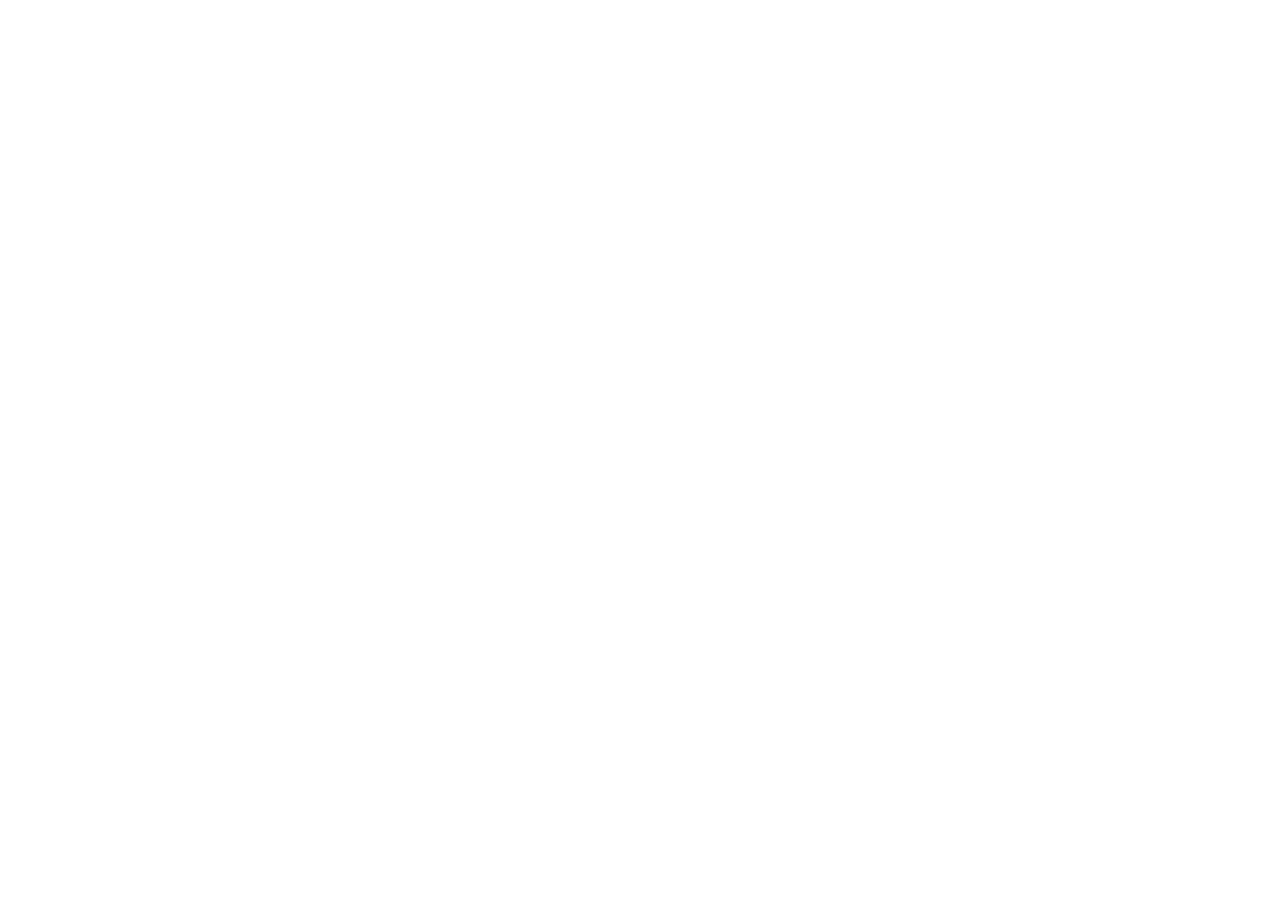
==== index.html @ 92a3c733 "init project" ====
<!DOCTYPE html>
<html lang="en">

<head>
    <meta charset="UTF-8">
    <meta http-equiv="X-UA-Compatible" content="IE=edge">
    <meta name="viewport" content="width=device-width, initial-scale=1.0">
    <title>Document</title>
</head>

<body>
    <!-- 后台主页 -->
</body>

</html>
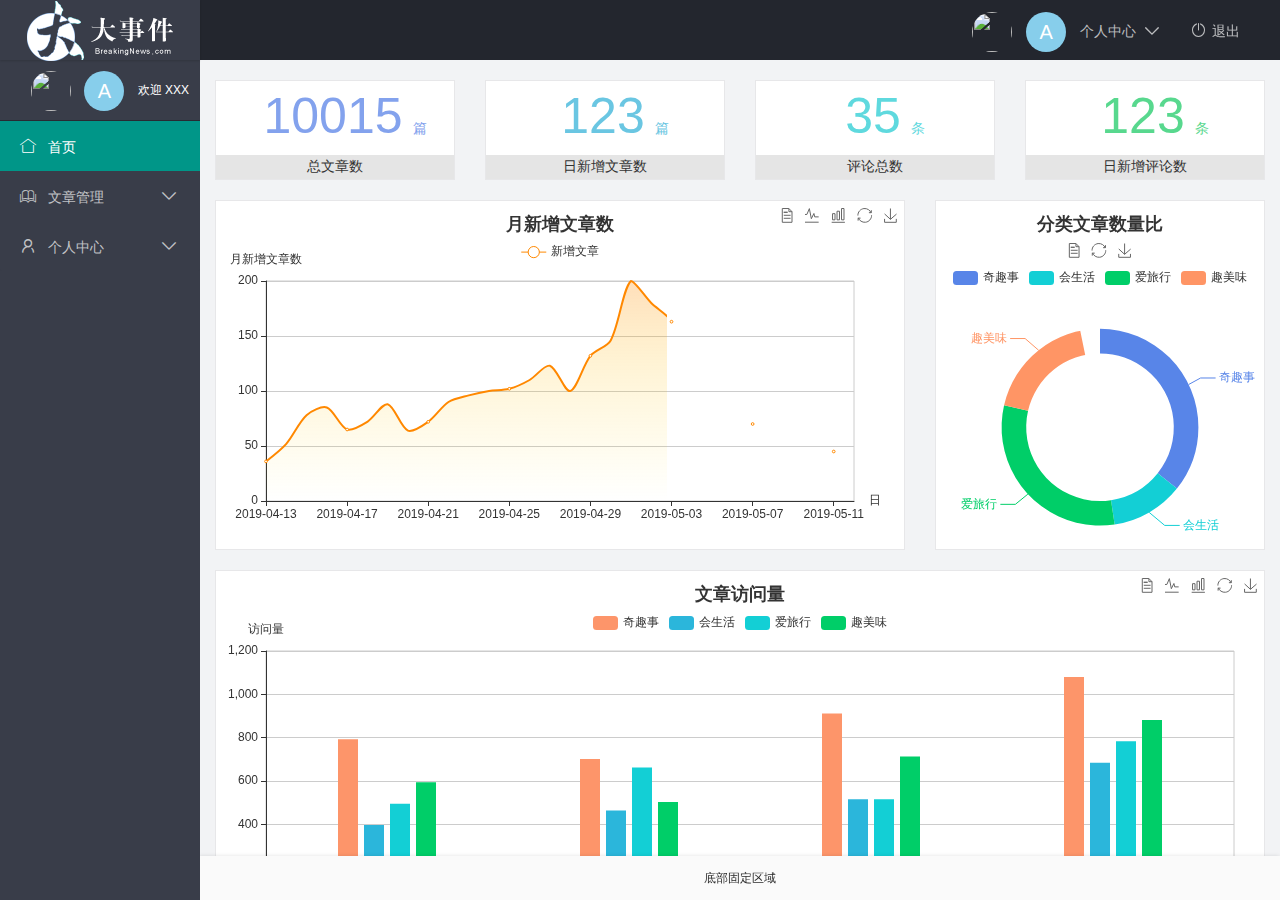
==== commit aeeaf97b: "完成了主页功能开发" ====
--- a/index.html
+++ b/index.html
@@ -5,11 +5,122 @@
     <meta charset="UTF-8">
     <meta http-equiv="X-UA-Compatible" content="IE=edge">
     <meta name="viewport" content="width=device-width, initial-scale=1.0">
-    <title>Document</title>
+    <title>后台主页</title>
+    <link rel="stylesheet" href="./assets/lib/layui-v2.6.8/layui/css/layui.css">
+
+    <link rel="stylesheet" href="./assets/css/index.css">
+    <script src="./assets/lib/jquery.js"></script>
+
 </head>
 
 <body>
     <!-- 后台主页 -->
+    <div class="layui-layout layui-layout-admin">
+        <div class="layui-header">
+            <div class="layui-logo layui-hide-xs layui-bg-black">
+                <img src="./assets/images/logo.png" alt="" />
+
+            </div>
+            <!-- 头部区域（可配合layui 已有的水平导航） -->
+
+            <ul class="layui-nav layui-layout-right">
+                <li class="layui-nav-item layui-hide layui-show-md-inline-block">
+                    <a href="javascript:;" class="userinfo">
+                        <img src="//tva1.sinaimg.cn/crop.0.0.118.118.180/5db11ff4gw1e77d3nqrv8j203b03cweg.jpg" class="layui-nav-img">
+                        <span class="text-avatar">A</span> 个人中心
+                    </a>
+                    <dl class="layui-nav-child">
+                        <dd><a href="">基本资料</a></dd>
+                        <dd><a href="">更换头像</a></dd>
+                        <dd><a href="">重置密码 </a></dd>
+                    </dl>
+                </li>
+                <li class="layui-nav-item" lay-header-event="menuRight" lay-unselect>
+                    <a href="javascript:;" id="out">
+                        <i class="layui-icon layui-icon-logout" style="margin-right: 5px;"></i>退出
+                    </a>
+                </li>
+            </ul>
+        </div>
+
+        <div class="layui-side layui-bg-black">
+            <div class="layui-side-scroll">
+                <div class="userinfo">
+                    <img src="//tva1.sinaimg.cn/crop.0.0.118.118.180/5db11ff4gw1e77d3nqrv8j203b03cweg.jpg" class="layui-nav-img">
+                    <span class="text-avatar">A</span>
+                    <span id="welcome">欢迎 XXX</span>
+                </div>
+                <!-- 左侧导航区域（可配合layui已有的垂直导航） -->
+
+                <ul class="layui-nav layui-nav-tree" lay-filter="test" lay-shrink="all">
+                    <li class="layui-nav-item layui-nav-itemed layui-this">
+                        <a class="" href="/home/dashboard.html" target="fm">
+                            <i class="layui-icon layui-icon-home "></i> 首页
+                        </a>
+
+                    </li>
+                    <li class="layui-nav-item">
+                        <a href="javascript:;">
+                            <i class="layui-icon layui-icon-read"></i> 文章管理
+                        </a>
+                        <dl class="layui-nav-child">
+                            <dd>
+                                <a href="javascript:;">
+                                    <i class="layui-icon layui-icon-template"></i> 文章类别
+                                </a>
+                            </dd>
+                            <dd>
+                                <a href="javascript:;">
+                                    <i class="layui-icon layui-icon-template"></i> 文章列表
+                                </a>
+                            </dd>
+                            <dd>
+                                <a href="javascript:;">
+                                    <i class="layui-icon layui-icon-template"></i> 发布文章
+                                </a>
+                            </dd>
+                        </dl>
+                    </li>
+                    <li class="layui-nav-item">
+                        <a href="javascript:;">
+                            <i class="layui-icon layui-icon-username"></i> 个人中心
+                        </a>
+                        <dl class="layui-nav-child">
+                            <dd>
+                                <a href="javascript:;">
+                                    <i class="layui-icon layui-icon-template-1"></i>基本资料</a>
+                            </dd>
+                            <dd>
+                                <a href="javascript:;">
+                                    <i class="layui-icon layui-icon-template-1"></i>更换头像</a>
+                            </dd>
+                            <dd>
+                                <a href="javascript:;">
+                                    <i class="layui-icon layui-icon-template-1"></i>重置密码</a>
+                            </dd>
+                        </dl>
+                    </li>
+
+                </ul>
+            </div>
+        </div>
+
+        <div class="layui-body">
+            <!-- 内容主体区域 -->
+            <iframe name="fm" src="./home/dashboard.html" frameborder="0"></iframe>
+        </div>
+
+        <div class="layui-footer">
+            <!-- 底部固定区域 -->
+            底部固定区域
+        </div>
+    </div>
+
+    <script src="./assets/lib/layui-v2.6.8/layui/layui.js"></script>
+    <script src="./assets/js/index.js"></script>
+
+
+
 </body>
 
 </html>--- a/assets/lib/layui-v2.6.8/layui/css/layui.css
+++ b/assets/lib/layui-v2.6.8/layui/css/layui.css
@@ -0,0 +1 @@
+.layui-inline,img{display:inline-block;vertical-align:middle}h1,h2,h3,h4,h5,h6{font-weight:400}a,body{color:#333}.layui-edge,.layui-header,.layui-inline,.layui-main{position:relative}.layui-edge,hr{height:0;overflow:hidden}.layui-layout-body,.layui-side,.layui-side-scroll{overflow-x:hidden}.layui-edge,.layui-elip,hr{overflow:hidden}.layui-btn,.layui-edge,.layui-inline,img{vertical-align:middle}.layui-btn,.layui-disabled,.layui-icon,.layui-unselect{-moz-user-select:none;-webkit-user-select:none;-ms-user-select:none}blockquote,body,button,dd,div,dl,dt,form,h1,h2,h3,h4,h5,h6,input,li,ol,p,pre,td,textarea,th,ul{margin:0;padding:0;-webkit-tap-highlight-color:rgba(0,0,0,0)}a:active,a:hover{outline:0}img{border:none}li{list-style:none}table{border-collapse:collapse;border-spacing:0}h4,h5,h6{font-size:100%}button,input,optgroup,option,select,textarea{font-family:inherit;font-size:inherit;font-style:inherit;font-weight:inherit;outline:0}pre{white-space:pre-wrap;white-space:-moz-pre-wrap;white-space:-pre-wrap;white-space:-o-pre-wrap;word-wrap:break-word}body{line-height:1.6;color:rgba(0,0,0,.85);font:14px Helvetica Neue,Helvetica,PingFang SC,Tahoma,Arial,sans-serif}hr{line-height:0;margin:10px 0;padding:0;border:none!important;border-bottom:1px solid #eee!important;clear:both;background:0 0}a{text-decoration:none}a:hover{color:#777}a cite{font-style:normal;*cursor:pointer}.layui-border-box,.layui-border-box *{box-sizing:border-box}.layui-box,.layui-box *{box-sizing:content-box}.layui-clear{clear:both;*zoom:1}.layui-clear:after{content:'\20';clear:both;*zoom:1;display:block;height:0}.layui-inline{*display:inline;*zoom:1}.layui-btn,.layui-btn-group,.layui-edge{display:inline-block}.layui-edge{width:0;border-width:6px;border-style:dashed;border-color:transparent}.layui-edge-top{top:-4px;border-bottom-color:#999;border-bottom-style:solid}.layui-edge-right{border-left-color:#999;border-left-style:solid}.layui-edge-bottom{top:2px;border-top-color:#999;border-top-style:solid}.layui-edge-left{border-right-color:#999;border-right-style:solid}.layui-elip{text-overflow:ellipsis;white-space:nowrap}.layui-disabled,.layui-disabled:hover{color:#d2d2d2!important;cursor:not-allowed!important}.layui-circle{border-radius:100%}.layui-show{display:block!important}.layui-hide{display:none!important}.layui-show-v{visibility:visible!important}.layui-hide-v{visibility:hidden!important}@font-face{font-family:layui-icon;src:url(../font/iconfont.eot?v=256);src:url(../font/iconfont.eot?v=256#iefix) format('embedded-opentype'),url(../font/iconfont.woff2?v=256) format('woff2'),url(../font/iconfont.woff?v=256) format('woff'),url(../font/iconfont.ttf?v=256) format('truetype'),url(../font/iconfont.svg?v=256#layui-icon) format('svg')}.layui-icon{font-family:layui-icon!important;font-size:16px;font-style:normal;-webkit-font-smoothing:antialiased;-moz-osx-font-smoothing:grayscale}.layui-icon-reply-fill:before{content:"\e611"}.layui-icon-set-fill:before{content:"\e614"}.layui-icon-menu-fill:before{content:"\e60f"}.layui-icon-search:before{content:"\e615"}.layui-icon-share:before{content:"\e641"}.layui-icon-set-sm:before{content:"\e620"}.layui-icon-engine:before{content:"\e628"}.layui-icon-close:before{content:"\1006"}.layui-icon-close-fill:before{content:"\1007"}.layui-icon-chart-screen:before{content:"\e629"}.layui-icon-star:before{content:"\e600"}.layui-icon-circle-dot:before{content:"\e617"}.layui-icon-chat:before{content:"\e606"}.layui-icon-release:before{content:"\e609"}.layui-icon-list:before{content:"\e60a"}.layui-icon-chart:before{content:"\e62c"}.layui-icon-ok-circle:before{content:"\1005"}.layui-icon-layim-theme:before{content:"\e61b"}.layui-icon-table:before{content:"\e62d"}.layui-icon-right:before{content:"\e602"}.layui-icon-left:before{content:"\e603"}.layui-icon-cart-simple:before{content:"\e698"}.layui-icon-face-cry:before{content:"\e69c"}.layui-icon-face-smile:before{content:"\e6af"}.layui-icon-survey:before{content:"\e6b2"}.layui-icon-tree:before{content:"\e62e"}.layui-icon-ie:before{content:"\e7bb"}.layui-icon-upload-circle:before{content:"\e62f"}.layui-icon-add-circle:before{content:"\e61f"}.layui-icon-download-circle:before{content:"\e601"}.layui-icon-templeate-1:before{content:"\e630"}.layui-icon-util:before{content:"\e631"}.layui-icon-face-surprised:before{content:"\e664"}.layui-icon-edit:before{content:"\e642"}.layui-icon-speaker:before{content:"\e645"}.layui-icon-down:before{content:"\e61a"}.layui-icon-file:before{content:"\e621"}.layui-icon-layouts:before{content:"\e632"}.layui-icon-rate-half:before{content:"\e6c9"}.layui-icon-add-circle-fine:before{content:"\e608"}.layui-icon-prev-circle:before{content:"\e633"}.layui-icon-read:before{content:"\e705"}.layui-icon-404:before{content:"\e61c"}.layui-icon-carousel:before{content:"\e634"}.layui-icon-help:before{content:"\e607"}.layui-icon-code-circle:before{content:"\e635"}.layui-icon-windows:before{content:"\e67f"}.layui-icon-water:before{content:"\e636"}.layui-icon-username:before{content:"\e66f"}.layui-icon-find-fill:before{content:"\e670"}.layui-icon-about:before{content:"\e60b"}.layui-icon-location:before{content:"\e715"}.layui-icon-up:before{content:"\e619"}.layui-icon-pause:before{content:"\e651"}.layui-icon-date:before{content:"\e637"}.layui-icon-layim-uploadfile:before{content:"\e61d"}.layui-icon-delete:before{content:"\e640"}.layui-icon-play:before{content:"\e652"}.layui-icon-top:before{content:"\e604"}.layui-icon-firefox:before{content:"\e686"}.layui-icon-friends:before{content:"\e612"}.layui-icon-refresh-3:before{content:"\e9aa"}.layui-icon-ok:before{content:"\e605"}.layui-icon-layer:before{content:"\e638"}.layui-icon-face-smile-fine:before{content:"\e60c"}.layui-icon-dollar:before{content:"\e659"}.layui-icon-group:before{content:"\e613"}.layui-icon-layim-download:before{content:"\e61e"}.layui-icon-picture-fine:before{content:"\e60d"}.layui-icon-link:before{content:"\e64c"}.layui-icon-diamond:before{content:"\e735"}.layui-icon-log:before{content:"\e60e"}.layui-icon-key:before{content:"\e683"}.layui-icon-rate-solid:before{content:"\e67a"}.layui-icon-fonts-del:before{content:"\e64f"}.layui-icon-unlink:before{content:"\e64d"}.layui-icon-fonts-clear:before{content:"\e639"}.layui-icon-triangle-r:before{content:"\e623"}.layui-icon-circle:before{content:"\e63f"}.layui-icon-radio:before{content:"\e643"}.layui-icon-align-center:before{content:"\e647"}.layui-icon-align-right:before{content:"\e648"}.layui-icon-align-left:before{content:"\e649"}.layui-icon-loading-1:before{content:"\e63e"}.layui-icon-return:before{content:"\e65c"}.layui-icon-fonts-strong:before{content:"\e62b"}.layui-icon-upload:before{content:"\e67c"}.layui-icon-dialogue:before{content:"\e63a"}.layui-icon-video:before{content:"\e6ed"}.layui-icon-headset:before{content:"\e6fc"}.layui-icon-cellphone-fine:before{content:"\e63b"}.layui-icon-add-1:before{content:"\e654"}.layui-icon-face-smile-b:before{content:"\e650"}.layui-icon-fonts-html:before{content:"\e64b"}.layui-icon-screen-full:before{content:"\e622"}.layui-icon-form:before{content:"\e63c"}.layui-icon-cart:before{content:"\e657"}.layui-icon-camera-fill:before{content:"\e65d"}.layui-icon-tabs:before{content:"\e62a"}.layui-icon-heart-fill:before{content:"\e68f"}.layui-icon-fonts-code:before{content:"\e64e"}.layui-icon-ios:before{content:"\e680"}.layui-icon-at:before{content:"\e687"}.layui-icon-fire:before{content:"\e756"}.layui-icon-set:before{content:"\e716"}.layui-icon-fonts-u:before{content:"\e646"}.layui-icon-triangle-d:before{content:"\e625"}.layui-icon-tips:before{content:"\e702"}.layui-icon-picture:before{content:"\e64a"}.layui-icon-more-vertical:before{content:"\e671"}.layui-icon-bluetooth:before{content:"\e689"}.layui-icon-flag:before{content:"\e66c"}.layui-icon-loading:before{content:"\e63d"}.layui-icon-fonts-i:before{content:"\e644"}.layui-icon-refresh-1:before{content:"\e666"}.layui-icon-rmb:before{content:"\e65e"}.layui-icon-addition:before{content:"\e624"}.layui-icon-home:before{content:"\e68e"}.layui-icon-time:before{content:"\e68d"}.layui-icon-user:before{content:"\e770"}.layui-icon-notice:before{content:"\e667"}.layui-icon-chrome:before{content:"\e68a"}.layui-icon-edge:before{content:"\e68b"}.layui-icon-login-weibo:before{content:"\e675"}.layui-icon-voice:before{content:"\e688"}.layui-icon-upload-drag:before{content:"\e681"}.layui-icon-login-qq:before{content:"\e676"}.layui-icon-snowflake:before{content:"\e6b1"}.layui-icon-heart:before{content:"\e68c"}.layui-icon-logout:before{content:"\e682"}.layui-icon-file-b:before{content:"\e655"}.layui-icon-template:before{content:"\e663"}.layui-icon-transfer:before{content:"\e691"}.layui-icon-auz:before{content:"\e672"}.layui-icon-console:before{content:"\e665"}.layui-icon-app:before{content:"\e653"}.layui-icon-prev:before{content:"\e65a"}.layui-icon-website:before{content:"\e7ae"}.layui-icon-next:before{content:"\e65b"}.layui-icon-component:before{content:"\e857"}.layui-icon-android:before{content:"\e684"}.layui-icon-more:before{content:"\e65f"}.layui-icon-login-wechat:before{content:"\e677"}.layui-icon-shrink-right:before{content:"\e668"}.layui-icon-spread-left:before{content:"\e66b"}.layui-icon-camera:before{content:"\e660"}.layui-icon-note:before{content:"\e66e"}.layui-icon-refresh:before{content:"\e669"}.layui-icon-female:before{content:"\e661"}.layui-icon-male:before{content:"\e662"}.layui-icon-screen-restore:before{content:"\e758"}.layui-icon-password:before{content:"\e673"}.layui-icon-senior:before{content:"\e674"}.layui-icon-theme:before{content:"\e66a"}.layui-icon-tread:before{content:"\e6c5"}.layui-icon-praise:before{content:"\e6c6"}.layui-icon-star-fill:before{content:"\e658"}.layui-icon-rate:before{content:"\e67b"}.layui-icon-template-1:before{content:"\e656"}.layui-icon-vercode:before{content:"\e679"}.layui-icon-service:before{content:"\e626"}.layui-icon-cellphone:before{content:"\e678"}.layui-icon-print:before{content:"\e66d"}.layui-icon-cols:before{content:"\e610"}.layui-icon-wifi:before{content:"\e7e0"}.layui-icon-export:before{content:"\e67d"}.layui-icon-rss:before{content:"\e808"}.layui-icon-slider:before{content:"\e714"}.layui-icon-email:before{content:"\e618"}.layui-icon-subtraction:before{content:"\e67e"}.layui-icon-mike:before{content:"\e6dc"}.layui-icon-light:before{content:"\e748"}.layui-icon-gift:before{content:"\e627"}.layui-icon-mute:before{content:"\e685"}.layui-icon-reduce-circle:before{content:"\e616"}.layui-icon-music:before{content:"\e690"}.layui-main{width:1140px;margin:0 auto}.layui-header{z-index:1000;height:60px}.layui-header a:hover{transition:all .5s;-webkit-transition:all .5s}.layui-side{position:fixed;left:0;top:0;bottom:0;z-index:999;width:200px}.layui-side-scroll{position:relative;width:220px;height:100%}.layui-body{position:relative;left:200px;right:0;top:0;bottom:0;z-index:900;width:auto;box-sizing:border-box}.layui-layout-admin .layui-header{position:fixed;top:0;left:0;right:0;background-color:#23262E}.layui-layout-admin .layui-side{top:60px;width:200px;overflow-x:hidden}.layui-layout-admin .layui-body{position:absolute;top:60px;padding-bottom:44px}.layui-layout-admin .layui-main{width:auto;margin:0 15px}.layui-layout-admin .layui-footer{position:fixed;left:200px;right:0;bottom:0;z-index:990;height:44px;line-height:44px;padding:0 15px;box-shadow:-1px 0 4px rgb(0 0 0 / 12%);background-color:#FAFAFA}.layui-layout-admin .layui-logo{position:absolute;left:0;top:0;width:200px;height:100%;line-height:60px;text-align:center;color:#009688;font-size:16px;box-shadow:0 1px 2px 0 rgb(0 0 0 / 15%)}.layui-layout-admin .layui-header .layui-nav{background:0 0}.layui-layout-left{position:absolute!important;left:200px;top:0}.layui-layout-right{position:absolute!important;right:0;top:0}.layui-container{position:relative;margin:0 auto;padding:0 15px;box-sizing:border-box}.layui-fluid{position:relative;margin:0 auto;padding:0 15px}.layui-row:after,.layui-row:before{content:"";display:block;clear:both}.layui-col-lg1,.layui-col-lg10,.layui-col-lg11,.layui-col-lg12,.layui-col-lg2,.layui-col-lg3,.layui-col-lg4,.layui-col-lg5,.layui-col-lg6,.layui-col-lg7,.layui-col-lg8,.layui-col-lg9,.layui-col-md1,.layui-col-md10,.layui-col-md11,.layui-col-md12,.layui-col-md2,.layui-col-md3,.layui-col-md4,.layui-col-md5,.layui-col-md6,.layui-col-md7,.layui-col-md8,.layui-col-md9,.layui-col-sm1,.layui-col-sm10,.layui-col-sm11,.layui-col-sm12,.layui-col-sm2,.layui-col-sm3,.layui-col-sm4,.layui-col-sm5,.layui-col-sm6,.layui-col-sm7,.layui-col-sm8,.layui-col-sm9,.layui-col-xs1,.layui-col-xs10,.layui-col-xs11,.layui-col-xs12,.layui-col-xs2,.layui-col-xs3,.layui-col-xs4,.layui-col-xs5,.layui-col-xs6,.layui-col-xs7,.layui-col-xs8,.layui-col-xs9{position:relative;display:block;box-sizing:border-box}.layui-col-xs1,.layui-col-xs10,.layui-col-xs11,.layui-col-xs12,.layui-col-xs2,.layui-col-xs3,.layui-col-xs4,.layui-col-xs5,.layui-col-xs6,.layui-col-xs7,.layui-col-xs8,.layui-col-xs9{float:left}.layui-col-xs1{width:8.33333333%}.layui-col-xs2{width:16.66666667%}.layui-col-xs3{width:25%}.layui-col-xs4{width:33.33333333%}.layui-col-xs5{width:41.66666667%}.layui-col-xs6{width:50%}.layui-col-xs7{width:58.33333333%}.layui-col-xs8{width:66.66666667%}.layui-col-xs9{width:75%}.layui-col-xs10{width:83.33333333%}.layui-col-xs11{width:91.66666667%}.layui-col-xs12{width:100%}.layui-col-xs-offset1{margin-left:8.33333333%}.layui-col-xs-offset2{margin-left:16.66666667%}.layui-col-xs-offset3{margin-left:25%}.layui-col-xs-offset4{margin-left:33.33333333%}.layui-col-xs-offset5{margin-left:41.66666667%}.layui-col-xs-offset6{margin-left:50%}.layui-col-xs-offset7{margin-left:58.33333333%}.layui-col-xs-offset8{margin-left:66.66666667%}.layui-col-xs-offset9{margin-left:75%}.layui-col-xs-offset10{margin-left:83.33333333%}.layui-col-xs-offset11{margin-left:91.66666667%}.layui-col-xs-offset12{margin-left:100%}@media screen and (max-width:768px){.layui-hide-xs{display:none!important}.layui-show-xs-block{display:block!important}.layui-show-xs-inline{display:inline!important}.layui-show-xs-inline-block{display:inline-block!important}}@media screen and (min-width:768px){.layui-container{width:750px}.layui-hide-sm{display:none!important}.layui-show-sm-block{display:block!important}.layui-show-sm-inline{display:inline!important}.layui-show-sm-inline-block{display:inline-block!important}.layui-col-sm1,.layui-col-sm10,.layui-col-sm11,.layui-col-sm12,.layui-col-sm2,.layui-col-sm3,.layui-col-sm4,.layui-col-sm5,.layui-col-sm6,.layui-col-sm7,.layui-col-sm8,.layui-col-sm9{float:left}.layui-col-sm1{width:8.33333333%}.layui-col-sm2{width:16.66666667%}.layui-col-sm3{width:25%}.layui-col-sm4{width:33.33333333%}.layui-col-sm5{width:41.66666667%}.layui-col-sm6{width:50%}.layui-col-sm7{width:58.33333333%}.layui-col-sm8{width:66.66666667%}.layui-col-sm9{width:75%}.layui-col-sm10{width:83.33333333%}.layui-col-sm11{width:91.66666667%}.layui-col-sm12{width:100%}.layui-col-sm-offset1{margin-left:8.33333333%}.layui-col-sm-offset2{margin-left:16.66666667%}.layui-col-sm-offset3{margin-left:25%}.layui-col-sm-offset4{margin-left:33.33333333%}.layui-col-sm-offset5{margin-left:41.66666667%}.layui-col-sm-offset6{margin-left:50%}.layui-col-sm-offset7{margin-left:58.33333333%}.layui-col-sm-offset8{margin-left:66.66666667%}.layui-col-sm-offset9{margin-left:75%}.layui-col-sm-offset10{margin-left:83.33333333%}.layui-col-sm-offset11{margin-left:91.66666667%}.layui-col-sm-offset12{margin-left:100%}}@media screen and (min-width:992px){.layui-container{width:970px}.layui-hide-md{display:none!important}.layui-show-md-block{display:block!important}.layui-show-md-inline{display:inline!important}.layui-show-md-inline-block{display:inline-block!important}.layui-col-md1,.layui-col-md10,.layui-col-md11,.layui-col-md12,.layui-col-md2,.layui-col-md3,.layui-col-md4,.layui-col-md5,.layui-col-md6,.layui-col-md7,.layui-col-md8,.layui-col-md9{float:left}.layui-col-md1{width:8.33333333%}.layui-col-md2{width:16.66666667%}.layui-col-md3{width:25%}.layui-col-md4{width:33.33333333%}.layui-col-md5{width:41.66666667%}.layui-col-md6{width:50%}.layui-col-md7{width:58.33333333%}.layui-col-md8{width:66.66666667%}.layui-col-md9{width:75%}.layui-col-md10{width:83.33333333%}.layui-col-md11{width:91.66666667%}.layui-col-md12{width:100%}.layui-col-md-offset1{margin-left:8.33333333%}.layui-col-md-offset2{margin-left:16.66666667%}.layui-col-md-offset3{margin-left:25%}.layui-col-md-offset4{margin-left:33.33333333%}.layui-col-md-offset5{margin-left:41.66666667%}.layui-col-md-offset6{margin-left:50%}.layui-col-md-offset7{margin-left:58.33333333%}.layui-col-md-offset8{margin-left:66.66666667%}.layui-col-md-offset9{margin-left:75%}.layui-col-md-offset10{margin-left:83.33333333%}.layui-col-md-offset11{margin-left:91.66666667%}.layui-col-md-offset12{margin-left:100%}}@media screen and (min-width:1200px){.layui-container{width:1170px}.layui-hide-lg{display:none!important}.layui-show-lg-block{display:block!important}.layui-show-lg-inline{display:inline!important}.layui-show-lg-inline-block{display:inline-block!important}.layui-col-lg1,.layui-col-lg10,.layui-col-lg11,.layui-col-lg12,.layui-col-lg2,.layui-col-lg3,.layui-col-lg4,.layui-col-lg5,.layui-col-lg6,.layui-col-lg7,.layui-col-lg8,.layui-col-lg9{float:left}.layui-col-lg1{width:8.33333333%}.layui-col-lg2{width:16.66666667%}.layui-col-lg3{width:25%}.layui-col-lg4{width:33.33333333%}.layui-col-lg5{width:41.66666667%}.layui-col-lg6{width:50%}.layui-col-lg7{width:58.33333333%}.layui-col-lg8{width:66.66666667%}.layui-col-lg9{width:75%}.layui-col-lg10{width:83.33333333%}.layui-col-lg11{width:91.66666667%}.layui-col-lg12{width:100%}.layui-col-lg-offset1{margin-left:8.33333333%}.layui-col-lg-offset2{margin-left:16.66666667%}.layui-col-lg-offset3{margin-left:25%}.layui-col-lg-offset4{margin-left:33.33333333%}.layui-col-lg-offset5{margin-left:41.66666667%}.layui-col-lg-offset6{margin-left:50%}.layui-col-lg-offset7{margin-left:58.33333333%}.layui-col-lg-offset8{margin-left:66.66666667%}.layui-col-lg-offset9{margin-left:75%}.layui-col-lg-offset10{margin-left:83.33333333%}.layui-col-lg-offset11{margin-left:91.66666667%}.layui-col-lg-offset12{margin-left:100%}}.layui-col-space1{margin:-.5px}.layui-col-space1>*{padding:.5px}.layui-col-space2{margin:-1px}.layui-col-space2>*{padding:1px}.layui-col-space4{margin:-2px}.layui-col-space4>*{padding:2px}.layui-col-space5{margin:-2.5px}.layui-col-space5>*{padding:2.5px}.layui-col-space6{margin:-3px}.layui-col-space6>*{padding:3px}.layui-col-space8{margin:-4px}.layui-col-space8>*{padding:4px}.layui-col-space10{margin:-5px}.layui-col-space10>*{padding:5px}.layui-col-space12{margin:-6px}.layui-col-space12>*{padding:6px}.layui-col-space14{margin:-7px}.layui-col-space14>*{padding:7px}.layui-col-space15{margin:-7.5px}.layui-col-space15>*{padding:7.5px}.layui-col-space16{margin:-8px}.layui-col-space16>*{padding:8px}.layui-col-space18{margin:-9px}.layui-col-space18>*{padding:9px}.layui-col-space20{margin:-10px}.layui-col-space20>*{padding:10px}.layui-col-space22{margin:-11px}.layui-col-space22>*{padding:11px}.layui-col-space24{margin:-12px}.layui-col-space24>*{padding:12px}.layui-col-space25{margin:-12.5px}.layui-col-space25>*{padding:12.5px}.layui-col-space26{margin:-13px}.layui-col-space26>*{padding:13px}.layui-col-space28{margin:-14px}.layui-col-space28>*{padding:14px}.layui-col-space30{margin:-15px}.layui-col-space30>*{padding:15px}.layui-btn,.layui-input,.layui-select,.layui-textarea,.layui-upload-button{outline:0;-webkit-appearance:none;transition:all .3s;-webkit-transition:all .3s;box-sizing:border-box}.layui-elem-quote{margin-bottom:10px;padding:15px;line-height:1.6;border-left:5px solid #5FB878;border-radius:0 2px 2px 0;background-color:#FAFAFA}.layui-quote-nm{border-style:solid;border-width:1px 1px 1px 5px;background:0 0}.layui-elem-field{margin-bottom:10px;padding:0;border-width:1px;border-style:solid}.layui-elem-field legend{margin-left:20px;padding:0 10px;font-size:20px;font-weight:300}.layui-field-title{margin:10px 0 20px;border-width:1px 0 0}.layui-field-box{padding:15px}.layui-field-title .layui-field-box{padding:10px 0}.layui-progress{position:relative;height:6px;border-radius:20px;background-color:#eee}.layui-progress-bar{position:absolute;left:0;top:0;width:0;max-width:100%;height:6px;border-radius:20px;text-align:right;background-color:#5FB878;transition:all .3s;-webkit-transition:all .3s}.layui-progress-big,.layui-progress-big .layui-progress-bar{height:18px;line-height:18px}.layui-progress-text{position:relative;top:-20px;line-height:18px;font-size:12px;color:#666}.layui-progress-big .layui-progress-text{position:static;padding:0 10px;color:#fff}.layui-collapse{border-width:1px;border-style:solid;border-radius:2px}.layui-colla-content,.layui-colla-item{border-top-width:1px;border-top-style:solid}.layui-colla-item:first-child{border-top:none}.layui-colla-title{position:relative;height:42px;line-height:42px;padding:0 15px 0 35px;color:#333;background-color:#FAFAFA;cursor:pointer;font-size:14px;overflow:hidden}.layui-colla-content{display:none;padding:10px 15px;line-height:1.6;color:#666}.layui-colla-icon{position:absolute;left:15px;top:0;font-size:14px}.layui-card-body,.layui-card-header,.layui-form-label,.layui-form-mid,.layui-form-select,.layui-input-block,.layui-input-inline,.layui-panel,.layui-textarea{position:relative}.layui-card{margin-bottom:15px;border-radius:2px;background-color:#fff;box-shadow:0 1px 2px 0 rgba(0,0,0,.05)}.layui-form-select dl,.layui-panel{box-shadow:1px 1px 4px rgb(0 0 0 / 8%)}.layui-card:last-child{margin-bottom:0}.layui-card-header{height:42px;line-height:42px;padding:0 15px;border-bottom:1px solid #f6f6f6;color:#333;border-radius:2px 2px 0 0;font-size:14px}.layui-card-body{padding:10px 15px;line-height:24px}.layui-card-body[pad15]{padding:15px}.layui-card-body[pad20]{padding:20px}.layui-card-body .layui-table{margin:5px 0}.layui-card .layui-tab{margin:0}.layui-panel{border-width:1px;border-style:solid;border-radius:2px;background-color:#fff;color:#666}.layui-bg-black,.layui-bg-blue,.layui-bg-cyan,.layui-bg-green,.layui-bg-orange,.layui-bg-red{color:#fff!important}.layui-panel-window{position:relative;padding:15px;border-radius:0;border-top:5px solid #eee;background-color:#fff}.layui-border,.layui-border-black,.layui-border-blue,.layui-border-cyan,.layui-border-green,.layui-border-orange,.layui-border-red{border-width:1px;border-style:solid}.layui-auxiliar-moving{position:fixed;left:0;right:0;top:0;bottom:0;width:100%;height:100%;background:0 0;z-index:9999999999}.layui-bg-red{background-color:#FF5722!important}.layui-bg-orange{background-color:#FFB800!important}.layui-bg-green{background-color:#009688!important}.layui-bg-cyan{background-color:#2F4056!important}.layui-bg-blue{background-color:#1E9FFF!important}.layui-bg-black{background-color:#393D49!important}.layui-bg-gray{background-color:#FAFAFA!important;color:#666!important}.layui-badge-rim,.layui-border,.layui-colla-content,.layui-colla-item,.layui-collapse,.layui-elem-field,.layui-form-pane .layui-form-item[pane],.layui-form-pane .layui-form-label,.layui-input,.layui-layedit,.layui-layedit-tool,.layui-panel,.layui-quote-nm,.layui-select,.layui-tab-bar,.layui-tab-card,.layui-tab-title,.layui-tab-title .layui-this:after,.layui-textarea{border-color:#eee}.layui-border{color:#666!important}.layui-border-red{border-color:#FF5722!important;color:#FF5722!important}.layui-border-orange{border-color:#FFB800!important;color:#FFB800!important}.layui-border-green{border-color:#009688!important;color:#009688!important}.layui-border-cyan{border-color:#2F4056!important;color:#2F4056!important}.layui-border-blue{border-color:#1E9FFF!important;color:#1E9FFF!important}.layui-border-black{border-color:#393D49!important;color:#393D49!important}.layui-timeline-item:before{background-color:#eee}.layui-text{line-height:1.6;font-size:14px;color:#666}.layui-text h1,.layui-text h2,.layui-text h3{font-weight:500;color:#333}.layui-text h1{font-size:30px}.layui-text h2{font-size:24px}.layui-text h3{font-size:18px}.layui-text a:not(.layui-btn){color:#01AAED}.layui-text a:not(.layui-btn):hover{text-decoration:underline}.layui-text ul{padding:5px 0 5px 15px}.layui-text ul li{margin-top:5px;list-style-type:disc}.layui-text em,.layui-word-aux{color:#999!important;padding-left:5px!important;padding-right:5px!important}.layui-text p{margin:10px 0}.layui-text p:first-child{margin-top:0}.layui-font-12{font-size:12px!important}.layui-font-14{font-size:14px!important}.layui-font-16{font-size:16px!important}.layui-font-18{font-size:18px!important}.layui-font-20{font-size:20px!important}.layui-font-red{color:#FF5722!important}.layui-font-orange{color:#FFB800!important}.layui-font-green{color:#009688!important}.layui-font-cyan{color:#2F4056!important}.layui-font-blue{color:#01AAED!important}.layui-font-black{color:#000!important}.layui-font-gray{color:#c2c2c2!important}.layui-btn{height:38px;line-height:38px;border:1px solid transparent;padding:0 18px;background-color:#009688;color:#fff;white-space:nowrap;text-align:center;font-size:14px;border-radius:2px;cursor:pointer}.layui-btn:hover{opacity:.8;filter:alpha(opacity=80);color:#fff}.layui-btn:active{opacity:1;filter:alpha(opacity=100)}.layui-btn+.layui-btn{margin-left:10px}.layui-btn-container{font-size:0}.layui-btn-container .layui-btn{margin-right:10px;margin-bottom:10px}.layui-btn-container .layui-btn+.layui-btn{margin-left:0}.layui-table .layui-btn-container .layui-btn{margin-bottom:9px}.layui-btn-radius{border-radius:100px}.layui-btn .layui-icon{padding:0 2px;vertical-align:middle\9;vertical-align:bottom}.layui-btn-primary{border-color:#d2d2d2;background:0 0;color:#666}.layui-btn-primary:hover{border-color:#009688;color:#333}.layui-btn-normal{background-color:#1E9FFF}.layui-btn-warm{background-color:#FFB800}.layui-btn-danger{background-color:#FF5722}.layui-btn-checked{background-color:#5FB878}.layui-btn-disabled,.layui-btn-disabled:active,.layui-btn-disabled:hover{border-color:#eee!important;background-color:#FBFBFB!important;color:#d2d2d2!important;cursor:not-allowed!important;opacity:1}.layui-btn-lg{height:44px;line-height:44px;padding:0 25px;font-size:16px}.layui-btn-sm{height:30px;line-height:30px;padding:0 10px;font-size:12px}.layui-btn-xs{height:22px;line-height:22px;padding:0 5px;font-size:12px}.layui-btn-xs i{font-size:12px!important}.layui-btn-group{vertical-align:middle;font-size:0}.layui-btn-group .layui-btn{margin-left:0!important;margin-right:0!important;border-left:1px solid rgba(255,255,255,.5);border-radius:0}.layui-btn-group .layui-btn-primary{border-left:none}.layui-btn-group .layui-btn-primary:hover{border-color:#d2d2d2;color:#009688}.layui-btn-group .layui-btn:first-child{border-left:none;border-radius:2px 0 0 2px}.layui-btn-group .layui-btn-primary:first-child{border-left:1px solid #d2d2d2}.layui-btn-group .layui-btn:last-child{border-radius:0 2px 2px 0}.layui-btn-group .layui-btn+.layui-btn{margin-left:0}.layui-btn-group+.layui-btn-group{margin-left:10px}.layui-btn-fluid{width:100%}.layui-input,.layui-select,.layui-textarea{height:38px;line-height:1.3;line-height:38px\9;border-width:1px;border-style:solid;background-color:#fff;color:rgba(0,0,0,.85);border-radius:2px}.layui-input::-webkit-input-placeholder,.layui-select::-webkit-input-placeholder,.layui-textarea::-webkit-input-placeholder{line-height:1.3}.layui-input,.layui-textarea{display:block;width:100%;padding-left:10px}.layui-input:hover,.layui-textarea:hover{border-color:#eee!important}.layui-input:focus,.layui-textarea:focus{border-color:#d2d2d2!important}.layui-textarea{min-height:100px;height:auto;line-height:20px;padding:6px 10px;resize:vertical}.layui-select{padding:0 10px}.layui-form input[type=checkbox],.layui-form input[type=radio],.layui-form select{display:none}.layui-form [lay-ignore]{display:initial}.layui-form-item{margin-bottom:15px;clear:both;*zoom:1}.layui-form-item:after{content:'\20';clear:both;*zoom:1;display:block;height:0}.layui-form-label{float:left;display:block;padding:9px 15px;width:80px;font-weight:400;line-height:20px;text-align:right}.layui-form-label-col{display:block;float:none;padding:9px 0;line-height:20px;text-align:left}.layui-form-item .layui-inline{margin-bottom:5px;margin-right:10px}.layui-input-block{margin-left:110px;min-height:36px}.layui-input-inline{display:inline-block;vertical-align:middle}.layui-form-item .layui-input-inline{float:left;width:190px;margin-right:10px}.layui-form-text .layui-input-inline{width:auto}.layui-form-mid{float:left;display:block;padding:9px 0!important;line-height:20px;margin-right:10px}.layui-form-danger+.layui-form-select .layui-input,.layui-form-danger:focus{border-color:#FF5722!important}.layui-form-select .layui-input{padding-right:30px;cursor:pointer}.layui-form-select .layui-edge{position:absolute;right:10px;top:50%;margin-top:-3px;cursor:pointer;border-width:6px;border-top-color:#c2c2c2;border-top-style:solid;transition:all .3s;-webkit-transition:all .3s}.layui-form-select dl{display:none;position:absolute;left:0;top:42px;padding:5px 0;z-index:899;min-width:100%;border:1px solid #eee;max-height:300px;overflow-y:auto;background-color:#fff;border-radius:2px;box-sizing:border-box}.layui-form-select dl dd,.layui-form-select dl dt{padding:0 10px;line-height:36px;white-space:nowrap;overflow:hidden;text-overflow:ellipsis}.layui-form-select dl dt{font-size:12px;color:#999}.layui-form-select dl dd{cursor:pointer}.layui-form-select dl dd:hover{background-color:#F6F6F6;-webkit-transition:.5s all;transition:.5s all}.layui-form-select .layui-select-group dd{padding-left:20px}.layui-form-select dl dd.layui-select-tips{padding-left:10px!important;color:#999}.layui-form-select dl dd.layui-this{background-color:#5FB878;color:#fff}.layui-form-checkbox,.layui-form-select dl dd.layui-disabled{background-color:#fff}.layui-form-selected dl{display:block}.layui-form-checkbox,.layui-form-checkbox *,.layui-form-switch{display:inline-block;vertical-align:middle}.layui-form-selected .layui-edge{margin-top:-9px;-webkit-transform:rotate(180deg);transform:rotate(180deg);margin-top:-3px\9}:root .layui-form-selected .layui-edge{margin-top:-9px\0/IE9}.layui-form-selectup dl{top:auto;bottom:42px}.layui-select-none{margin:5px 0;text-align:center;color:#999}.layui-select-disabled .layui-disabled{border-color:#eee!important}.layui-select-disabled .layui-edge{border-top-color:#d2d2d2}.layui-form-checkbox{position:relative;height:30px;line-height:30px;margin-right:10px;padding-right:30px;cursor:pointer;font-size:0;-webkit-transition:.1s linear;transition:.1s linear;box-sizing:border-box}.layui-form-checkbox span{padding:0 10px;height:100%;font-size:14px;border-radius:2px 0 0 2px;background-color:#d2d2d2;color:#fff;overflow:hidden;white-space:nowrap;text-overflow:ellipsis}.layui-form-checkbox:hover span{background-color:#c2c2c2}.layui-form-checkbox i{position:absolute;right:0;top:0;width:30px;height:28px;border:1px solid #d2d2d2;border-left:none;border-radius:0 2px 2px 0;color:#fff;font-size:20px;text-align:center}.layui-form-checkbox:hover i{border-color:#c2c2c2;color:#c2c2c2}.layui-form-checked,.layui-form-checked:hover{border-color:#5FB878}.layui-form-checked span,.layui-form-checked:hover span{background-color:#5FB878}.layui-form-checked i,.layui-form-checked:hover i{color:#5FB878}.layui-form-item .layui-form-checkbox{margin-top:4px}.layui-form-checkbox[lay-skin=primary]{height:auto!important;line-height:normal!important;min-width:18px;min-height:18px;border:none!important;margin-right:0;padding-left:28px;padding-right:0;background:0 0}.layui-form-checkbox[lay-skin=primary] span{padding-left:0;padding-right:15px;line-height:18px;background:0 0;color:#666}.layui-form-checkbox[lay-skin=primary] i{right:auto;left:0;width:16px;height:16px;line-height:16px;border:1px solid #d2d2d2;font-size:12px;border-radius:2px;background-color:#fff;-webkit-transition:.1s linear;transition:.1s linear}.layui-form-checkbox[lay-skin=primary]:hover i{border-color:#5FB878;color:#fff}.layui-form-checked[lay-skin=primary] i{border-color:#5FB878!important;background-color:#5FB878;color:#fff}.layui-checkbox-disabled[lay-skin=primary] span{background:0 0!important;color:#c2c2c2!important}.layui-checkbox-disabled[lay-skin=primary]:hover i{border-color:#d2d2d2}.layui-form-item .layui-form-checkbox[lay-skin=primary]{margin-top:10px}.layui-form-switch{position:relative;height:22px;line-height:22px;min-width:35px;padding:0 5px;margin-top:8px;border:1px solid #d2d2d2;border-radius:20px;cursor:pointer;background-color:#fff;-webkit-transition:.1s linear;transition:.1s linear}.layui-form-switch i{position:absolute;left:5px;top:3px;width:16px;height:16px;border-radius:20px;background-color:#d2d2d2;-webkit-transition:.1s linear;transition:.1s linear}.layui-form-switch em{position:relative;top:0;width:25px;margin-left:21px;padding:0!important;text-align:center!important;color:#999!important;font-style:normal!important;font-size:12px}.layui-form-onswitch{border-color:#5FB878;background-color:#5FB878}.layui-checkbox-disabled,.layui-checkbox-disabled i{border-color:#eee!important}.layui-form-onswitch i{left:100%;margin-left:-21px;background-color:#fff}.layui-form-onswitch em{margin-left:5px;margin-right:21px;color:#fff!important}.layui-checkbox-disabled span{background-color:#eee!important}.layui-checkbox-disabled em{color:#d2d2d2!important}.layui-checkbox-disabled:hover i{color:#fff!important}[lay-radio]{display:none}.layui-form-radio,.layui-form-radio *{display:inline-block;vertical-align:middle}.layui-form-radio{line-height:28px;margin:6px 10px 0 0;padding-right:10px;cursor:pointer;font-size:0}.layui-form-radio *{font-size:14px}.layui-form-radio>i{margin-right:8px;font-size:22px;color:#c2c2c2}.layui-form-radio:hover *,.layui-form-radioed,.layui-form-radioed>i{color:#5FB878}.layui-radio-disabled>i{color:#eee!important}.layui-radio-disabled *{color:#c2c2c2!important}.layui-form-pane .layui-form-label{width:110px;padding:8px 15px;height:38px;line-height:20px;border-width:1px;border-style:solid;border-radius:2px 0 0 2px;text-align:center;background-color:#FAFAFA;overflow:hidden;white-space:nowrap;text-overflow:ellipsis;box-sizing:border-box}.layui-form-pane .layui-input-inline{margin-left:-1px}.layui-form-pane .layui-input-block{margin-left:110px;left:-1px}.layui-form-pane .layui-input{border-radius:0 2px 2px 0}.layui-form-pane .layui-form-text .layui-form-label{float:none;width:100%;border-radius:2px;box-sizing:border-box;text-align:left}.layui-form-pane .layui-form-text .layui-input-inline{display:block;margin:0;top:-1px;clear:both}.layui-form-pane .layui-form-text .layui-input-block{margin:0;left:0;top:-1px}.layui-form-pane .layui-form-text .layui-textarea{min-height:100px;border-radius:0 0 2px 2px}.layui-form-pane .layui-form-checkbox{margin:4px 0 4px 10px}.layui-form-pane .layui-form-radio,.layui-form-pane .layui-form-switch{margin-top:6px;margin-left:10px}.layui-form-pane .layui-form-item[pane]{position:relative;border-width:1px;border-style:solid}.layui-form-pane .layui-form-item[pane] .layui-form-label{position:absolute;left:0;top:0;height:100%;border-width:0 1px 0 0}.layui-form-pane .layui-form-item[pane] .layui-input-inline{margin-left:110px}@media screen and (max-width:450px){.layui-form-item .layui-form-label{text-overflow:ellipsis;overflow:hidden;white-space:nowrap}.layui-form-item .layui-inline{display:block;margin-right:0;margin-bottom:20px;clear:both}.layui-form-item .layui-inline:after{content:'\20';clear:both;display:block;height:0}.layui-form-item .layui-input-inline{display:block;float:none;left:-3px;width:auto!important;margin:0 0 10px 112px}.layui-form-item .layui-input-inline+.layui-form-mid{margin-left:110px;top:-5px;padding:0}.layui-form-item .layui-form-checkbox{margin-right:5px;margin-bottom:5px}}.layui-layedit{border-width:1px;border-style:solid;border-radius:2px}.layui-layedit-tool{padding:3px 5px;border-bottom-width:1px;border-bottom-style:solid;font-size:0}.layedit-tool-fixed{position:fixed;top:0;border-top:1px solid #eee}.layui-layedit-tool .layedit-tool-mid,.layui-layedit-tool .layui-icon{display:inline-block;vertical-align:middle;text-align:center;font-size:14px}.layui-layedit-tool .layui-icon{position:relative;width:32px;height:30px;line-height:30px;margin:3px 5px;color:#777;cursor:pointer;border-radius:2px}.layui-layedit-tool .layui-icon:hover{color:#393D49}.layui-layedit-tool .layui-icon:active{color:#000}.layui-layedit-tool .layedit-tool-active{background-color:#eee;color:#000}.layui-layedit-tool .layui-disabled,.layui-layedit-tool .layui-disabled:hover{color:#d2d2d2;cursor:not-allowed}.layui-layedit-tool .layedit-tool-mid{width:1px;height:18px;margin:0 10px;background-color:#d2d2d2}.layedit-tool-html{width:50px!important;font-size:30px!important}.layedit-tool-b,.layedit-tool-code,.layedit-tool-help{font-size:16px!important}.layedit-tool-d,.layedit-tool-face,.layedit-tool-image,.layedit-tool-unlink{font-size:18px!important}.layedit-tool-image input{position:absolute;font-size:0;left:0;top:0;width:100%;height:100%;opacity:.01;filter:Alpha(opacity=1);cursor:pointer}.layui-layedit-iframe iframe{display:block;width:100%}#LAY_layedit_code{overflow:hidden}.layui-laypage{display:inline-block;*display:inline;*zoom:1;vertical-align:middle;margin:10px 0;font-size:0}.layui-laypage>a:first-child,.layui-laypage>a:first-child em{border-radius:2px 0 0 2px}.layui-laypage>a:last-child,.layui-laypage>a:last-child em{border-radius:0 2px 2px 0}.layui-laypage>:first-child{margin-left:0!important}.layui-laypage>:last-child{margin-right:0!important}.layui-laypage a,.layui-laypage button,.layui-laypage input,.layui-laypage select,.layui-laypage span{border:1px solid #eee}.layui-laypage a,.layui-laypage span{display:inline-block;*display:inline;*zoom:1;vertical-align:middle;padding:0 15px;height:28px;line-height:28px;margin:0 -1px 5px 0;background-color:#fff;color:#333;font-size:12px}.layui-flow-more a *,.layui-laypage input,.layui-table-view select[lay-ignore]{display:inline-block}.layui-laypage a:hover{color:#009688}.layui-laypage em{font-style:normal}.layui-laypage .layui-laypage-spr{color:#999;font-weight:700}.layui-laypage a{text-decoration:none}.layui-laypage .layui-laypage-curr{position:relative}.layui-laypage .layui-laypage-curr em{position:relative;color:#fff}.layui-laypage .layui-laypage-curr .layui-laypage-em{position:absolute;left:-1px;top:-1px;padding:1px;width:100%;height:100%;background-color:#009688}.layui-laypage-em{border-radius:2px}.layui-laypage-next em,.layui-laypage-prev em{font-family:Sim sun;font-size:16px}.layui-laypage .layui-laypage-count,.layui-laypage .layui-laypage-limits,.layui-laypage .layui-laypage-refresh,.layui-laypage .layui-laypage-skip{margin-left:10px;margin-right:10px;padding:0;border:none}.layui-laypage .layui-laypage-limits,.layui-laypage .layui-laypage-refresh{vertical-align:top}.layui-laypage .layui-laypage-refresh i{font-size:18px;cursor:pointer}.layui-laypage select{height:22px;padding:3px;border-radius:2px;cursor:pointer}.layui-laypage .layui-laypage-skip{height:30px;line-height:30px;color:#999}.layui-laypage button,.layui-laypage input{height:30px;line-height:30px;border-radius:2px;vertical-align:top;background-color:#fff;box-sizing:border-box}.layui-laypage input{width:40px;margin:0 10px;padding:0 3px;text-align:center}.layui-laypage input:focus,.layui-laypage select:focus{border-color:#009688!important}.layui-laypage button{margin-left:10px;padding:0 10px;cursor:pointer}.layui-table,.layui-table-view{margin:10px 0}.layui-flow-more{margin:10px 0;text-align:center;color:#999;font-size:14px}.layui-flow-more a{height:32px;line-height:32px}.layui-flow-more a *{vertical-align:top}.layui-flow-more a cite{padding:0 20px;border-radius:3px;background-color:#eee;color:#333;font-style:normal}.layui-flow-more a cite:hover{opacity:.8}.layui-flow-more a i{font-size:30px;color:#737383}.layui-table{width:100%;background-color:#fff;color:#666}.layui-table tr{transition:all .3s;-webkit-transition:all .3s}.layui-table th{text-align:left;font-weight:400}.layui-table tbody tr:hover,.layui-table thead tr,.layui-table-click,.layui-table-header,.layui-table-hover,.layui-table-mend,.layui-table-patch,.layui-table-tool,.layui-table-total,.layui-table-total tr,.layui-table[lay-even] tr:nth-child(even){background-color:#FAFAFA}.layui-table td,.layui-table th,.layui-table-col-set,.layui-table-fixed-r,.layui-table-grid-down,.layui-table-header,.layui-table-page,.layui-table-tips-main,.layui-table-tool,.layui-table-total,.layui-table-view,.layui-table[lay-skin=line],.layui-table[lay-skin=row]{border-width:1px;border-style:solid;border-color:#eee}.layui-table td,.layui-table th{position:relative;padding:9px 15px;min-height:20px;line-height:20px;font-size:14px}.layui-table[lay-skin=line] td,.layui-table[lay-skin=line] th{border-width:0 0 1px}.layui-table[lay-skin=row] td,.layui-table[lay-skin=row] th{border-width:0 1px 0 0}.layui-table[lay-skin=nob] td,.layui-table[lay-skin=nob] th{border:none}.layui-table img{max-width:100px}.layui-table[lay-size=lg] td,.layui-table[lay-size=lg] th{padding:15px 30px}.layui-table-view .layui-table[lay-size=lg] .layui-table-cell{height:40px;line-height:40px}.layui-table[lay-size=sm] td,.layui-table[lay-size=sm] th{font-size:12px;padding:5px 10px}.layui-table-view .layui-table[lay-size=sm] .layui-table-cell{height:20px;line-height:20px}.layui-table[lay-data]{display:none}.layui-table-box{position:relative;overflow:hidden}.layui-table-view .layui-table{position:relative;width:auto;margin:0}.layui-table-view .layui-table[lay-skin=line]{border-width:0 1px 0 0}.layui-table-view .layui-table[lay-skin=row]{border-width:0 0 1px}.layui-table-view .layui-table td,.layui-table-view .layui-table th{padding:5px 0;border-top:none;border-left:none}.layui-table-view .layui-table th.layui-unselect .layui-table-cell span{cursor:pointer}.layui-table-view .layui-table td{cursor:default}.layui-table-view .layui-table td[data-edit=text]{cursor:text}.layui-table-view .layui-form-checkbox[lay-skin=primary] i{width:18px;height:18px}.layui-table-view .layui-form-radio{line-height:0;padding:0}.layui-table-view .layui-form-radio>i{margin:0;font-size:20px}.layui-table-init{position:absolute;left:0;top:0;width:100%;height:100%;text-align:center;z-index:110}.layui-table-init .layui-icon{position:absolute;left:50%;top:50%;margin:-15px 0 0 -15px;font-size:30px;color:#c2c2c2}.layui-table-header{border-width:0 0 1px;overflow:hidden}.layui-table-header .layui-table{margin-bottom:-1px}.layui-table-tool .layui-inline[lay-event]{position:relative;width:26px;height:26px;padding:5px;line-height:16px;margin-right:10px;text-align:center;color:#333;border:1px solid #ccc;cursor:pointer;-webkit-transition:.5s all;transition:.5s all}.layui-table-tool .layui-inline[lay-event]:hover{border:1px solid #999}.layui-table-tool-temp{padding-right:120px}.layui-table-tool-self{position:absolute;right:17px;top:10px}.layui-table-tool .layui-table-tool-self .layui-inline[lay-event]{margin:0 0 0 10px}.layui-table-tool-panel{position:absolute;top:29px;left:-1px;padding:5px 0;min-width:150px;min-height:40px;border:1px solid #d2d2d2;text-align:left;overflow-y:auto;background-color:#fff;box-shadow:0 2px 4px rgba(0,0,0,.12)}.layui-table-cell,.layui-table-tool-panel li{overflow:hidden;text-overflow:ellipsis;white-space:nowrap}.layui-table-tool-panel li{padding:0 10px;line-height:30px;-webkit-transition:.5s all;transition:.5s all}.layui-menu li,.layui-menu-body-title a:hover,.layui-menu-body-title>.layui-icon:hover{transition:all .3s}.layui-table-tool-panel li .layui-form-checkbox[lay-skin=primary]{width:100%;padding-left:28px}.layui-table-tool-panel li:hover{background-color:#F6F6F6}.layui-table-tool-panel li .layui-form-checkbox[lay-skin=primary] i{position:absolute;left:0;top:0}.layui-table-tool-panel li .layui-form-checkbox[lay-skin=primary] span{padding:0}.layui-table-tool .layui-table-tool-self .layui-table-tool-panel{left:auto;right:-1px}.layui-table-col-set{position:absolute;right:0;top:0;width:20px;height:100%;border-width:0 0 0 1px;background-color:#fff}.layui-table-sort{width:10px;height:20px;margin-left:5px;cursor:pointer!important}.layui-table-sort .layui-edge{position:absolute;left:5px;border-width:5px}.layui-table-sort .layui-table-sort-asc{top:3px;border-top:none;border-bottom-style:solid;border-bottom-color:#b2b2b2}.layui-table-sort .layui-table-sort-asc:hover{border-bottom-color:#666}.layui-table-sort .layui-table-sort-desc{bottom:5px;border-bottom:none;border-top-style:solid;border-top-color:#b2b2b2}.layui-table-sort .layui-table-sort-desc:hover{border-top-color:#666}.layui-table-sort[lay-sort=asc] .layui-table-sort-asc{border-bottom-color:#000}.layui-table-sort[lay-sort=desc] .layui-table-sort-desc{border-top-color:#000}.layui-table-cell{height:28px;line-height:28px;padding:0 15px;position:relative;box-sizing:border-box}.layui-table-cell .layui-form-checkbox[lay-skin=primary]{top:-1px;padding:0}.layui-table-cell .layui-table-link{color:#01AAED}.laytable-cell-checkbox,.laytable-cell-numbers,.laytable-cell-radio,.laytable-cell-space{padding:0;text-align:center}.layui-table-body{position:relative;overflow:auto;margin-right:-1px;margin-bottom:-1px}.layui-table-body .layui-none{line-height:26px;padding:30px 15px;text-align:center;color:#999}.layui-table-fixed{position:absolute;left:0;top:0;z-index:101}.layui-table-fixed .layui-table-body{overflow:hidden}.layui-table-fixed-l{box-shadow:1px 0 8px rgba(0,0,0,.08)}.layui-table-fixed-r{left:auto;right:-1px;border-width:0 0 0 1px;box-shadow:-1px 0 8px rgba(0,0,0,.08)}.layui-table-fixed-r .layui-table-header{position:relative;overflow:visible}.layui-table-mend{position:absolute;right:-49px;top:0;height:100%;width:50px}.layui-table-tool{position:relative;z-index:890;width:100%;min-height:50px;line-height:30px;padding:10px 15px;border-width:0 0 1px}.layui-table-tool .layui-btn-container{margin-bottom:-10px}.layui-table-page,.layui-table-total{border-width:1px 0 0;margin-bottom:-1px;overflow:hidden}.layui-table-page{position:relative;width:100%;padding:7px 7px 0;height:41px;font-size:12px;white-space:nowrap}.layui-table-page>div{height:26px}.layui-table-page .layui-laypage{margin:0}.layui-table-page .layui-laypage a,.layui-table-page .layui-laypage span{height:26px;line-height:26px;margin-bottom:10px;border:none;background:0 0}.layui-table-page .layui-laypage a,.layui-table-page .layui-laypage span.layui-laypage-curr{padding:0 12px}.layui-table-page .layui-laypage span{margin-left:0;padding:0}.layui-table-page .layui-laypage .layui-laypage-prev{margin-left:-7px!important}.layui-table-page .layui-laypage .layui-laypage-curr .layui-laypage-em{left:0;top:0;padding:0}.layui-table-page .layui-laypage button,.layui-table-page .layui-laypage input{height:26px;line-height:26px}.layui-table-page .layui-laypage input{width:40px}.layui-table-page .layui-laypage button{padding:0 10px}.layui-table-page select{height:18px}.layui-table-patch .layui-table-cell{padding:0;width:30px}.layui-table-edit{position:absolute;left:0;top:0;width:100%;height:100%;padding:0 14px 1px;border-radius:0;box-shadow:1px 1px 20px rgba(0,0,0,.15)}.layui-table-edit:focus{border-color:#5FB878!important}select.layui-table-edit{padding:0 0 0 10px;border-color:#d2d2d2}.layui-table-view .layui-form-checkbox,.layui-table-view .layui-form-radio,.layui-table-view .layui-form-switch{top:0;margin:0;box-sizing:content-box}.layui-colorpicker-alpha-slider,.layui-colorpicker-side-slider,.layui-menu,.layui-menu *,.layui-nav{box-sizing:border-box}.layui-table-view .layui-form-checkbox{top:-1px;height:26px;line-height:26px}.layui-table-view .layui-form-checkbox i{height:26px}.layui-table-grid .layui-table-cell{overflow:visible}.layui-table-grid-down{position:absolute;top:0;right:0;width:26px;height:100%;padding:5px 0;border-width:0 0 0 1px;text-align:center;background-color:#fff;color:#999;cursor:pointer}.layui-table-grid-down .layui-icon{position:absolute;top:50%;left:50%;margin:-8px 0 0 -8px}.layui-table-grid-down:hover{background-color:#fbfbfb}body .layui-table-tips .layui-layer-content{background:0 0;padding:0;box-shadow:0 1px 6px rgba(0,0,0,.12)}.layui-table-tips-main{margin:-44px 0 0 -1px;max-height:150px;padding:8px 15px;font-size:14px;overflow-y:scroll;background-color:#fff;color:#666}.layui-table-tips-c{position:absolute;right:-3px;top:-13px;width:20px;height:20px;padding:3px;cursor:pointer;background-color:#666;border-radius:50%;color:#fff}.layui-table-tips-c:hover{background-color:#777}.layui-table-tips-c:before{position:relative;right:-2px}.layui-upload-file{display:none!important;opacity:.01;filter:Alpha(opacity=1)}.layui-upload-drag,.layui-upload-form,.layui-upload-wrap{display:inline-block}.layui-upload-list{margin:10px 0}.layui-upload-choose{max-width:200px;padding:0 10px;color:#999;font-size:14px;text-overflow:ellipsis;overflow:hidden;white-space:nowrap}.layui-upload-drag{position:relative;padding:30px;border:1px dashed #e2e2e2;background-color:#fff;text-align:center;cursor:pointer;color:#999}.layui-upload-drag .layui-icon{font-size:50px;color:#009688}.layui-upload-drag[lay-over]{border-color:#009688}.layui-upload-iframe{position:absolute;width:0;height:0;border:0;visibility:hidden}.layui-upload-wrap{position:relative;vertical-align:middle}.layui-upload-wrap .layui-upload-file{display:block!important;position:absolute;left:0;top:0;z-index:10;font-size:100px;width:100%;height:100%;opacity:.01;filter:Alpha(opacity=1);cursor:pointer}.layui-btn-container .layui-upload-choose{padding-left:0}.layui-menu{position:relative;margin:5px 0;background-color:#fff}.layui-menu li,.layui-menu-body-title a{padding:5px 15px}.layui-menu li{position:relative;margin:1px 0;width:calc(100% + 1px);line-height:26px;color:rgba(0,0,0,.8);font-size:14px;white-space:nowrap;cursor:pointer}.layui-menu li:hover{background-color:#F6F6F6}.layui-menu-item-parent:hover>.layui-menu-body-panel{display:block;animation-name:layui-fadein;animation-duration:.3s;animation-fill-mode:both;animation-delay:.2s}.layui-menu-item-group .layui-menu-body-title,.layui-menu-item-parent .layui-menu-body-title{padding-right:25px}.layui-menu .layui-menu-item-divider:hover,.layui-menu .layui-menu-item-group:hover,.layui-menu .layui-menu-item-none:hover{background:0 0;cursor:default}.layui-menu .layui-menu-item-group>ul{margin:5px 0 -5px}.layui-menu .layui-menu-item-group>.layui-menu-body-title{color:rgba(0,0,0,.35);user-select:none}.layui-menu .layui-menu-item-none{color:rgba(0,0,0,.35);cursor:default;text-align:center}.layui-menu .layui-menu-item-divider{margin:5px 0;padding:0;height:0;line-height:0;border-bottom:1px solid #eee;overflow:hidden}.layui-menu .layui-menu-item-down:hover,.layui-menu .layui-menu-item-up:hover{cursor:pointer}.layui-menu .layui-menu-item-up>.layui-menu-body-title{color:rgba(0,0,0,.8)}.layui-menu .layui-menu-item-up>ul{visibility:hidden;height:0;overflow:hidden}.layui-menu .layui-menu-item-down:hover>.layui-menu-body-title>.layui-icon,.layui-menu .layui-menu-item-up>.layui-menu-body-title:hover>.layui-icon{color:rgba(0,0,0,1)}.layui-menu .layui-menu-item-down>ul{visibility:visible;height:auto}.layui-breadcrumb,.layui-tree-btnGroup{visibility:hidden}.layui-menu .layui-menu-item-checked,.layui-menu .layui-menu-item-checked2{background-color:#F6F6F6!important;color:#5FB878}.layui-menu .layui-menu-item-checked a,.layui-menu .layui-menu-item-checked2 a{color:#5FB878}.layui-menu .layui-menu-item-checked:after{position:absolute;right:0;top:0;bottom:0;border-right:3px solid #5FB878;content:""}.layui-menu-body-title{position:relative;overflow:hidden;text-overflow:ellipsis}.layui-menu-body-title a{display:block;margin:-5px -15px;color:rgba(0,0,0,.8)}.layui-menu-body-title>.layui-icon{position:absolute;right:0;top:0;font-size:14px}.layui-menu-body-title>.layui-icon-right{right:-1px}.layui-menu-body-panel{display:none;position:absolute;top:-7px;left:100%;z-index:1000;margin-left:13px;padding:5px 0}.layui-menu-body-panel:before{content:"";position:absolute;width:20px;left:-16px;top:0;bottom:0}.layui-menu-body-panel-left{left:auto;right:100%;margin:0 13px}.layui-menu-body-panel-left:before{left:auto;right:-16px}.layui-menu-lg li{line-height:32px}.layui-menu-lg .layui-menu-body-title a:hover,.layui-menu-lg li:hover{background:0 0;color:#5FB878}.layui-menu-lg li .layui-menu-body-panel{margin-left:14px}.layui-menu-lg li .layui-menu-body-panel-left{margin:0 15px}.layui-dropdown{position:absolute;left:-999999px;top:-999999px;z-index:66666666;margin:5px 0;min-width:100px}.layui-dropdown:before{content:"";position:absolute;width:100%;height:6px;left:0;top:-6px}.layui-nav{position:relative;padding:0 20px;background-color:#393D49;color:#fff;border-radius:2px;font-size:0}.layui-nav *{font-size:14px}.layui-nav .layui-nav-item{position:relative;display:inline-block;*display:inline;*zoom:1;vertical-align:middle;line-height:60px}.layui-nav .layui-nav-item a{display:block;padding:0 20px;color:#fff;color:rgba(255,255,255,.7);transition:all .3s;-webkit-transition:all .3s}.layui-nav .layui-this:after,.layui-nav-bar{content:"";position:absolute;left:0;top:0;width:0;height:5px;background-color:#5FB878;transition:all .2s;-webkit-transition:all .2s;pointer-events:none}.layui-nav-bar{z-index:1000}.layui-nav[lay-bar=disabled] .layui-nav-bar{display:none}.layui-nav .layui-nav-item a:hover,.layui-nav .layui-this a{color:#fff}.layui-nav .layui-this:after{top:auto;bottom:0;width:100%}.layui-nav-img{width:30px;height:30px;margin-right:10px;border-radius:50%}.layui-nav .layui-nav-more{position:absolute;top:0;right:3px;left:auto!important;margin-top:0;font-size:12px;cursor:pointer;transition:all .2s;-webkit-transition:all .2s}.layui-nav .layui-nav-mored,.layui-nav-itemed>a .layui-nav-more{transform:rotate(180deg)}.layui-nav-child{display:none;position:absolute;left:0;top:65px;min-width:100%;line-height:36px;padding:5px 0;box-shadow:0 2px 4px rgba(0,0,0,.12);border:1px solid #eee;background-color:#fff;z-index:100;border-radius:2px;white-space:nowrap}.layui-nav .layui-nav-child a{color:#666;color:rgba(0,0,0,.8)}.layui-nav .layui-nav-child a:hover{background-color:#F6F6F6;color:rgba(0,0,0,.8)}.layui-nav-child dd{margin:1px 0;position:relative}.layui-nav-child dd.layui-this{background-color:#F6F6F6;color:#000}.layui-nav-child dd.layui-this:after{display:none}.layui-nav-child-r{left:auto;right:0}.layui-nav-child-c{text-align:center}.layui-nav-tree{width:200px;padding:0}.layui-nav-tree .layui-nav-item{display:block;width:100%;line-height:40px}.layui-nav-tree .layui-nav-item a{position:relative;height:40px;line-height:40px;text-overflow:ellipsis;overflow:hidden;white-space:nowrap}.layui-nav-tree .layui-nav-item>a{padding-top:5px;padding-bottom:5px}.layui-nav-tree .layui-nav-more{right:15px}.layui-nav-tree .layui-nav-item>a .layui-nav-more{padding:5px 0}.layui-nav-tree .layui-nav-bar{width:5px;height:0;background-color:#009688}.layui-side .layui-nav-tree .layui-nav-bar{width:2px}.layui-nav-tree .layui-nav-child dd.layui-this,.layui-nav-tree .layui-nav-child dd.layui-this a,.layui-nav-tree .layui-this,.layui-nav-tree .layui-this>a,.layui-nav-tree .layui-this>a:hover{background-color:#009688;color:#fff}.layui-nav-tree .layui-this:after{display:none}.layui-nav-itemed>a,.layui-nav-tree .layui-nav-title a,.layui-nav-tree .layui-nav-title a:hover{color:#fff!important}.layui-nav-tree .layui-nav-child{position:relative;z-index:0;top:0;border:none;box-shadow:none}.layui-nav-tree .layui-nav-child dd{margin:0}.layui-nav-tree .layui-nav-child a{color:#fff;color:rgba(255,255,255,.7)}.layui-nav-tree .layui-nav-child,.layui-nav-tree .layui-nav-child a:hover{background:0 0;color:#fff}.layui-nav-itemed>.layui-nav-child{display:block;background-color:rgba(0,0,0,.3)!important}.layui-nav-itemed>.layui-nav-child>.layui-this>.layui-nav-child{display:block}.layui-nav-side{position:fixed;top:0;bottom:0;left:0;overflow-x:hidden;z-index:999}.layui-breadcrumb{font-size:0}.layui-breadcrumb>*{font-size:14px}.layui-breadcrumb a{color:#999!important}.layui-breadcrumb a:hover{color:#5FB878!important}.layui-breadcrumb a cite{color:#666;font-style:normal}.layui-breadcrumb span[lay-separator]{margin:0 10px;color:#999}.layui-tab{margin:10px 0;text-align:left!important}.layui-tab[overflow]>.layui-tab-title{overflow:hidden}.layui-tab-title{position:relative;left:0;height:40px;white-space:nowrap;font-size:0;border-bottom-width:1px;border-bottom-style:solid;transition:all .2s;-webkit-transition:all .2s}.layui-tab-title li{display:inline-block;*display:inline;*zoom:1;vertical-align:middle;font-size:14px;transition:all .2s;-webkit-transition:all .2s;position:relative;line-height:40px;min-width:65px;padding:0 15px;text-align:center;cursor:pointer}.layui-tab-title li a{display:block;padding:0 15px;margin:0 -15px}.layui-tab-title .layui-this{color:#000}.layui-tab-title .layui-this:after{position:absolute;left:0;top:0;content:"";width:100%;height:41px;border-width:1px;border-style:solid;border-bottom-color:#fff;border-radius:2px 2px 0 0;box-sizing:border-box;pointer-events:none}.layui-tab-bar{position:absolute;right:0;top:0;z-index:10;width:30px;height:39px;line-height:39px;border-width:1px;border-style:solid;border-radius:2px;text-align:center;background-color:#fff;cursor:pointer}.layui-tab-bar .layui-icon{position:relative;display:inline-block;top:3px;transition:all .3s;-webkit-transition:all .3s}.layui-tab-item{display:none}.layui-tab-more{padding-right:30px;height:auto!important;white-space:normal!important}.layui-tab-more li.layui-this:after{border-bottom-color:#eee;border-radius:2px}.layui-tab-more .layui-tab-bar .layui-icon{top:-2px;top:3px\9;-webkit-transform:rotate(180deg);transform:rotate(180deg)}:root .layui-tab-more .layui-tab-bar .layui-icon{top:-2px\0/IE9}.layui-tab-content{padding:15px 0}.layui-tab-title li .layui-tab-close{position:relative;display:inline-block;width:18px;height:18px;line-height:20px;margin-left:8px;top:1px;text-align:center;font-size:14px;color:#c2c2c2;transition:all .2s;-webkit-transition:all .2s}.layui-tab-title li .layui-tab-close:hover{border-radius:2px;background-color:#FF5722;color:#fff}.layui-tab-brief>.layui-tab-title .layui-this{color:#009688}.layui-tab-brief>.layui-tab-more li.layui-this:after,.layui-tab-brief>.layui-tab-title .layui-this:after{border:none;border-radius:0;border-bottom:2px solid #5FB878}.layui-tab-brief[overflow]>.layui-tab-title .layui-this:after{top:-1px}.layui-tab-card{border-width:1px;border-style:solid;border-radius:2px;box-shadow:0 2px 5px 0 rgba(0,0,0,.1)}.layui-tab-card>.layui-tab-title{background-color:#FAFAFA}.layui-tab-card>.layui-tab-title li{margin-right:-1px;margin-left:-1px}.layui-tab-card>.layui-tab-title .layui-this{background-color:#fff}.layui-tab-card>.layui-tab-title .layui-this:after{border-top:none;border-width:1px;border-bottom-color:#fff}.layui-tab-card>.layui-tab-title .layui-tab-bar{height:40px;line-height:40px;border-radius:0;border-top:none;border-right:none}.layui-tab-card>.layui-tab-more .layui-this{background:0 0;color:#5FB878}.layui-tab-card>.layui-tab-more .layui-this:after{border:none}.layui-timeline{padding-left:5px}.layui-timeline-item{position:relative;padding-bottom:20px}.layui-timeline-axis{position:absolute;left:-5px;top:0;z-index:10;width:20px;height:20px;line-height:20px;background-color:#fff;color:#5FB878;border-radius:50%;text-align:center;cursor:pointer}.layui-timeline-axis:hover{color:#FF5722}.layui-timeline-item:before{content:"";position:absolute;left:5px;top:0;z-index:0;width:1px;height:100%}.layui-timeline-item:first-child:before{display:block}.layui-timeline-item:last-child:before{display:none}.layui-timeline-content{padding-left:25px}.layui-timeline-title{position:relative;margin-bottom:10px;line-height:22px}.layui-badge,.layui-badge-dot,.layui-badge-rim{position:relative;display:inline-block;padding:0 6px;font-size:12px;text-align:center;background-color:#FF5722;color:#fff;border-radius:2px}.layui-badge{height:18px;line-height:18px}.layui-badge-dot{width:8px;height:8px;padding:0;border-radius:50%}.layui-badge-rim{height:18px;line-height:18px;border-width:1px;border-style:solid;background-color:#fff;color:#666}.layui-btn .layui-badge,.layui-btn .layui-badge-dot{margin-left:5px}.layui-nav .layui-badge,.layui-nav .layui-badge-dot{position:absolute;top:50%;margin:-5px 6px 0}.layui-nav .layui-badge{margin-top:-10px}.layui-tab-title .layui-badge,.layui-tab-title .layui-badge-dot{left:5px;top:-2px}.layui-carousel{position:relative;left:0;top:0;background-color:#f8f8f8}.layui-carousel>[carousel-item]{position:relative;width:100%;height:100%;overflow:hidden}.layui-carousel>[carousel-item]:before{position:absolute;content:'\e63d';left:50%;top:50%;width:100px;line-height:20px;margin:-10px 0 0 -50px;text-align:center;color:#c2c2c2;font-family:layui-icon!important;font-size:30px;font-style:normal;-webkit-font-smoothing:antialiased;-moz-osx-font-smoothing:grayscale}.layui-carousel>[carousel-item]>*{display:none;position:absolute;left:0;top:0;width:100%;height:100%;background-color:#f8f8f8;transition-duration:.3s;-webkit-transition-duration:.3s}.layui-carousel-updown>*{-webkit-transition:.3s ease-in-out up;transition:.3s ease-in-out up}.layui-carousel-arrow{display:none\9;opacity:0;position:absolute;left:10px;top:50%;margin-top:-18px;width:36px;height:36px;line-height:36px;text-align:center;font-size:20px;border:0;border-radius:50%;background-color:rgba(0,0,0,.2);color:#fff;-webkit-transition-duration:.3s;transition-duration:.3s;cursor:pointer}.layui-carousel-arrow[lay-type=add]{left:auto!important;right:10px}.layui-carousel:hover .layui-carousel-arrow[lay-type=add],.layui-carousel[lay-arrow=always] .layui-carousel-arrow[lay-type=add]{right:20px}.layui-carousel[lay-arrow=always] .layui-carousel-arrow{opacity:1;left:20px}.layui-carousel[lay-arrow=none] .layui-carousel-arrow{display:none}.layui-carousel-arrow:hover,.layui-carousel-ind ul:hover{background-color:rgba(0,0,0,.35)}.layui-carousel:hover .layui-carousel-arrow{display:block\9;opacity:1;left:20px}.layui-carousel-ind{position:relative;top:-35px;width:100%;line-height:0!important;text-align:center;font-size:0}.layui-carousel[lay-indicator=outside]{margin-bottom:30px}.layui-carousel[lay-indicator=outside] .layui-carousel-ind{top:10px}.layui-carousel[lay-indicator=outside] .layui-carousel-ind ul{background-color:rgba(0,0,0,.5)}.layui-carousel[lay-indicator=none] .layui-carousel-ind{display:none}.layui-carousel-ind ul{display:inline-block;padding:5px;background-color:rgba(0,0,0,.2);border-radius:10px;-webkit-transition-duration:.3s;transition-duration:.3s}.layui-carousel-ind li{display:inline-block;width:10px;height:10px;margin:0 3px;font-size:14px;background-color:#eee;background-color:rgba(255,255,255,.5);border-radius:50%;cursor:pointer;-webkit-transition-duration:.3s;transition-duration:.3s}.layui-carousel-ind li:hover{background-color:rgba(255,255,255,.7)}.layui-carousel-ind li.layui-this{background-color:#fff}.layui-carousel>[carousel-item]>.layui-carousel-next,.layui-carousel>[carousel-item]>.layui-carousel-prev,.layui-carousel>[carousel-item]>.layui-this{display:block}.layui-carousel>[carousel-item]>.layui-this{left:0}.layui-carousel>[carousel-item]>.layui-carousel-prev{left:-100%}.layui-carousel>[carousel-item]>.layui-carousel-next{left:100%}.layui-carousel>[carousel-item]>.layui-carousel-next.layui-carousel-left,.layui-carousel>[carousel-item]>.layui-carousel-prev.layui-carousel-right{left:0}.layui-carousel>[carousel-item]>.layui-this.layui-carousel-left{left:-100%}.layui-carousel>[carousel-item]>.layui-this.layui-carousel-right{left:100%}.layui-carousel[lay-anim=updown] .layui-carousel-arrow{left:50%!important;top:20px;margin:0 0 0 -18px}.layui-carousel[lay-anim=updown]>[carousel-item]>*,.layui-carousel[lay-anim=fade]>[carousel-item]>*{left:0!important}.layui-carousel[lay-anim=updown] .layui-carousel-arrow[lay-type=add]{top:auto!important;bottom:20px}.layui-carousel[lay-anim=updown] .layui-carousel-ind{position:absolute;top:50%;right:20px;width:auto;height:auto}.layui-carousel[lay-anim=updown] .layui-carousel-ind ul{padding:3px 5px}.layui-carousel[lay-anim=updown] .layui-carousel-ind li{display:block;margin:6px 0}.layui-carousel[lay-anim=updown]>[carousel-item]>.layui-this{top:0}.layui-carousel[lay-anim=updown]>[carousel-item]>.layui-carousel-prev{top:-100%}.layui-carousel[lay-anim=updown]>[carousel-item]>.layui-carousel-next{top:100%}.layui-carousel[lay-anim=updown]>[carousel-item]>.layui-carousel-next.layui-carousel-left,.layui-carousel[lay-anim=updown]>[carousel-item]>.layui-carousel-prev.layui-carousel-right{top:0}.layui-carousel[lay-anim=updown]>[carousel-item]>.layui-this.layui-carousel-left{top:-100%}.layui-carousel[lay-anim=updown]>[carousel-item]>.layui-this.layui-carousel-right{top:100%}.layui-carousel[lay-anim=fade]>[carousel-item]>.layui-carousel-next,.layui-carousel[lay-anim=fade]>[carousel-item]>.layui-carousel-prev{opacity:0}.layui-carousel[lay-anim=fade]>[carousel-item]>.layui-carousel-next.layui-carousel-left,.layui-carousel[lay-anim=fade]>[carousel-item]>.layui-carousel-prev.layui-carousel-right{opacity:1}.layui-carousel[lay-anim=fade]>[carousel-item]>.layui-this.layui-carousel-left,.layui-carousel[lay-anim=fade]>[carousel-item]>.layui-this.layui-carousel-right{opacity:0}.layui-fixbar{position:fixed;right:15px;bottom:15px;z-index:999999}.layui-fixbar li{width:50px;height:50px;line-height:50px;margin-bottom:1px;text-align:center;cursor:pointer;font-size:30px;background-color:#9F9F9F;color:#fff;border-radius:2px;opacity:.95}.layui-fixbar li:hover{opacity:.85}.layui-fixbar li:active{opacity:1}.layui-fixbar .layui-fixbar-top{display:none;font-size:40px}body .layui-util-face{border:none;background:0 0}body .layui-util-face .layui-layer-content{padding:0;background-color:#fff;color:#666;box-shadow:none}.layui-util-face .layui-layer-TipsG{display:none}.layui-transfer-active,.layui-transfer-box{display:inline-block;vertical-align:middle}.layui-util-face ul{position:relative;width:372px;padding:10px;border:1px solid #D9D9D9;background-color:#fff;box-shadow:0 0 20px rgba(0,0,0,.2)}.layui-util-face ul li{cursor:pointer;float:left;border:1px solid #e8e8e8;height:22px;width:26px;overflow:hidden;margin:-1px 0 0 -1px;padding:4px 2px;text-align:center}.layui-util-face ul li:hover{position:relative;z-index:2;border:1px solid #eb7350;background:#fff9ec}.layui-code{position:relative;margin:10px 0;padding:15px;line-height:20px;border:1px solid #eee;border-left-width:6px;background-color:#FAFAFA;color:#333;font-family:Courier New;font-size:12px}.layui-transfer-box,.layui-transfer-header,.layui-transfer-search{border-width:0;border-style:solid;border-color:#eee}.layui-transfer-box{position:relative;border-width:1px;width:200px;height:360px;border-radius:2px;background-color:#fff}.layui-transfer-box .layui-form-checkbox{width:100%;margin:0!important}.layui-transfer-header{height:38px;line-height:38px;padding:0 10px;border-bottom-width:1px}.layui-transfer-search{position:relative;padding:10px;border-bottom-width:1px}.layui-transfer-search .layui-input{height:32px;padding-left:30px;font-size:12px}.layui-transfer-search .layui-icon-search{position:absolute;left:20px;top:50%;margin-top:-8px;color:#666}.layui-transfer-active{margin:0 15px}.layui-transfer-active .layui-btn{display:block;margin:0;padding:0 15px;background-color:#5FB878;border-color:#5FB878;color:#fff}.layui-transfer-active .layui-btn-disabled{background-color:#FBFBFB;border-color:#eee;color:#d2d2d2}.layui-transfer-active .layui-btn:first-child{margin-bottom:15px}.layui-transfer-active .layui-btn .layui-icon{margin:0;font-size:14px!important}.layui-transfer-data{padding:5px 0;overflow:auto}.layui-transfer-data li{height:32px;line-height:32px;padding:0 10px}.layui-transfer-data li:hover{background-color:#F6F6F6;transition:.5s all}.layui-transfer-data .layui-none{padding:15px 10px;text-align:center;color:#999}.layui-rate,.layui-rate *{display:inline-block;vertical-align:middle}.layui-rate{padding:10px 5px 10px 0;font-size:0}.layui-rate li i.layui-icon{font-size:20px;color:#FFB800;margin-right:5px;transition:all .3s;-webkit-transition:all .3s}.layui-rate li i:hover{cursor:pointer;transform:scale(1.12);-webkit-transform:scale(1.12)}.layui-rate[readonly] li i:hover{cursor:default;transform:scale(1)}.layui-colorpicker{width:26px;height:26px;border:1px solid #eee;padding:5px;border-radius:2px;line-height:24px;display:inline-block;cursor:pointer;transition:all .3s;-webkit-transition:all .3s}.layui-colorpicker:hover{border-color:#d2d2d2}.layui-colorpicker.layui-colorpicker-lg{width:34px;height:34px;line-height:32px}.layui-colorpicker.layui-colorpicker-sm{width:24px;height:24px;line-height:22px}.layui-colorpicker.layui-colorpicker-xs{width:22px;height:22px;line-height:20px}.layui-colorpicker-trigger-bgcolor{display:block;background:url([data-uri]);border-radius:2px}.layui-colorpicker-trigger-span{display:block;height:100%;box-sizing:border-box;border:1px solid rgba(0,0,0,.15);border-radius:2px;text-align:center}.layui-colorpicker-trigger-i{display:inline-block;color:#FFF;font-size:12px}.layui-colorpicker-trigger-i.layui-icon-close{color:#999}.layui-colorpicker-main{position:absolute;left:-999999px;top:-999999px;z-index:66666666;width:280px;margin:5px 0;padding:7px;background:#FFF;border:1px solid #d2d2d2;border-radius:2px;box-shadow:0 2px 4px rgba(0,0,0,.12)}.layui-colorpicker-main-wrapper{height:180px;position:relative}.layui-colorpicker-basis{width:260px;height:100%;position:relative}.layui-colorpicker-basis-white{width:100%;height:100%;position:absolute;top:0;left:0;background:linear-gradient(90deg,#FFF,hsla(0,0%,100%,0))}.layui-colorpicker-basis-black{width:100%;height:100%;position:absolute;top:0;left:0;background:linear-gradient(0deg,#000,transparent)}.layui-colorpicker-basis-cursor{width:10px;height:10px;border:1px solid #FFF;border-radius:50%;position:absolute;top:-3px;right:-3px;cursor:pointer}.layui-colorpicker-side{position:absolute;top:0;right:0;width:12px;height:100%;background:linear-gradient(red,#FF0,#0F0,#0FF,#00F,#F0F,red)}.layui-colorpicker-side-slider{width:100%;height:5px;box-shadow:0 0 1px #888;background:#FFF;border-radius:1px;border:1px solid #f0f0f0;cursor:pointer;position:absolute;left:0}.layui-colorpicker-main-alpha{display:none;height:12px;margin-top:7px;background:url([data-uri])}.layui-colorpicker-alpha-bgcolor{height:100%;position:relative}.layui-colorpicker-alpha-slider{width:5px;height:100%;box-shadow:0 0 1px #888;background:#FFF;border-radius:1px;border:1px solid #f0f0f0;cursor:pointer;position:absolute;top:0}.layui-colorpicker-main-pre{padding-top:7px;font-size:0}.layui-colorpicker-pre{width:20px;height:20px;border-radius:2px;display:inline-block;margin-left:6px;margin-bottom:7px;cursor:pointer}.layui-colorpicker-pre:nth-child(11n+1){margin-left:0}.layui-colorpicker-pre-isalpha{background:url([data-uri])}.layui-colorpicker-pre.layui-this{box-shadow:0 0 3px 2px rgba(0,0,0,.15)}.layui-colorpicker-pre>div{height:100%;border-radius:2px}.layui-colorpicker-main-input{text-align:right;padding-top:7px}.layui-colorpicker-main-input .layui-btn-container .layui-btn{margin:0 0 0 10px}.layui-colorpicker-main-input div.layui-inline{float:left;margin-right:10px;font-size:14px}.layui-colorpicker-main-input input.layui-input{width:150px;height:30px;color:#666}.layui-slider{height:4px;background:#eee;border-radius:3px;position:relative;cursor:pointer}.layui-slider-bar{border-radius:3px;position:absolute;height:100%}.layui-slider-step{position:absolute;top:0;width:4px;height:4px;border-radius:50%;background:#FFF;-webkit-transform:translateX(-50%);transform:translateX(-50%)}.layui-slider-wrap{width:36px;height:36px;position:absolute;top:-16px;-webkit-transform:translateX(-50%);transform:translateX(-50%);z-index:10;text-align:center}.layui-slider-wrap-btn{width:12px;height:12px;border-radius:50%;background:#FFF;display:inline-block;vertical-align:middle;cursor:pointer;transition:.3s}.layui-slider-wrap:after{content:"";height:100%;display:inline-block;vertical-align:middle}.layui-slider-wrap-btn.layui-slider-hover,.layui-slider-wrap-btn:hover{transform:scale(1.2)}.layui-slider-wrap-btn.layui-disabled:hover{transform:scale(1)!important}.layui-slider-tips{position:absolute;top:-42px;z-index:66666666;white-space:nowrap;display:none;-webkit-transform:translateX(-50%);transform:translateX(-50%);color:#FFF;background:#000;border-radius:3px;height:25px;line-height:25px;padding:0 10px}.layui-slider-tips:after{content:"";position:absolute;bottom:-12px;left:50%;margin-left:-6px;width:0;height:0;border-width:6px;border-style:solid;border-color:#000 transparent transparent}.layui-slider-input{width:70px;height:32px;border:1px solid #eee;border-radius:3px;font-size:16px;line-height:32px;position:absolute;right:0;top:-14px}.layui-slider-input-btn{position:absolute;top:0;right:0;width:20px;height:100%;border-left:1px solid #eee}.layui-slider-input-btn i{cursor:pointer;position:absolute;right:0;bottom:0;width:20px;height:50%;font-size:12px;line-height:16px;text-align:center;color:#999}.layui-slider-input-btn i:first-child{top:0;border-bottom:1px solid #eee}.layui-slider-input-txt{height:100%;font-size:14px}.layui-slider-input-txt input{height:100%;border:none}.layui-slider-input-btn i:hover{color:#009688}.layui-slider-vertical{width:4px;margin-left:33px}.layui-slider-vertical .layui-slider-bar{width:4px}.layui-slider-vertical .layui-slider-step{top:auto;left:0;-webkit-transform:translateY(50%);transform:translateY(50%)}.layui-slider-vertical .layui-slider-wrap{top:auto;left:-16px;-webkit-transform:translateY(50%);transform:translateY(50%)}.layui-slider-vertical .layui-slider-tips{top:auto;left:2px}@media \0screen{.layui-slider-wrap-btn{margin-left:-20px}.layui-slider-vertical .layui-slider-wrap-btn{margin-left:0;margin-bottom:-20px}.layui-slider-vertical .layui-slider-tips{margin-left:-8px}.layui-slider>span{margin-left:8px}}.layui-tree{line-height:22px}.layui-tree .layui-form-checkbox{margin:0!important}.layui-tree-set{width:100%;position:relative}.layui-tree-pack{display:none;padding-left:20px;position:relative}.layui-tree-iconClick,.layui-tree-main{display:inline-block;vertical-align:middle}.layui-tree-line .layui-tree-pack{padding-left:27px}.layui-tree-line .layui-tree-set .layui-tree-set:after{content:"";position:absolute;top:14px;left:-9px;width:17px;height:0;border-top:1px dotted #c0c4cc}.layui-tree-entry{position:relative;padding:3px 0;height:20px;white-space:nowrap}.layui-tree-entry:hover{background-color:#eee}.layui-tree-line .layui-tree-entry:hover{background-color:rgba(0,0,0,0)}.layui-tree-line .layui-tree-entry:hover .layui-tree-txt{color:#999;text-decoration:underline;transition:.3s}.layui-tree-main{cursor:pointer;padding-right:10px}.layui-tree-line .layui-tree-set:before{content:"";position:absolute;top:0;left:-9px;width:0;height:100%;border-left:1px dotted #c0c4cc}.layui-tree-line .layui-tree-set.layui-tree-setLineShort:before{height:13px}.layui-tree-line .layui-tree-set.layui-tree-setHide:before{height:0}.layui-tree-iconClick{position:relative;height:20px;line-height:20px;margin:0 10px;color:#c0c4cc}.layui-tree-icon{height:12px;line-height:12px;width:12px;text-align:center;border:1px solid #c0c4cc}.layui-tree-iconClick .layui-icon{font-size:18px}.layui-tree-icon .layui-icon{font-size:12px;color:#666}.layui-tree-iconArrow{padding:0 5px}.layui-tree-iconArrow:after{content:"";position:absolute;left:4px;top:3px;z-index:100;width:0;height:0;border-width:5px;border-style:solid;border-color:transparent transparent transparent #c0c4cc;transition:.5s}.layui-tree-btnGroup,.layui-tree-editInput{position:relative;vertical-align:middle;display:inline-block}.layui-tree-spread>.layui-tree-entry>.layui-tree-iconClick>.layui-tree-iconArrow:after{transform:rotate(90deg) translate(3px,4px)}.layui-tree-txt{display:inline-block;vertical-align:middle;color:#555}.layui-tree-search{margin-bottom:15px;color:#666}.layui-tree-btnGroup .layui-icon{display:inline-block;vertical-align:middle;padding:0 2px;cursor:pointer}.layui-tree-btnGroup .layui-icon:hover{color:#999;transition:.3s}.layui-tree-entry:hover .layui-tree-btnGroup{visibility:visible}.layui-tree-editInput{height:20px;line-height:20px;padding:0 3px;border:none;background-color:rgba(0,0,0,.05)}.layui-tree-emptyText{text-align:center;color:#999}.layui-anim{-webkit-animation-duration:.3s;-webkit-animation-fill-mode:both;animation-duration:.3s;animation-fill-mode:both}.layui-anim.layui-icon{display:inline-block}.layui-anim-loop{-webkit-animation-iteration-count:infinite;animation-iteration-count:infinite}.layui-trans,.layui-trans a{transition:all .2s;-webkit-transition:all .2s}@-webkit-keyframes layui-rotate{from{-webkit-transform:rotate(0)}to{-webkit-transform:rotate(360deg)}}@keyframes layui-rotate{from{transform:rotate(0)}to{transform:rotate(360deg)}}.layui-anim-rotate{-webkit-animation-name:layui-rotate;animation-name:layui-rotate;-webkit-animation-duration:1s;animation-duration:1s;-webkit-animation-timing-function:linear;animation-timing-function:linear}@-webkit-keyframes layui-up{from{-webkit-transform:translate3d(0,100%,0);opacity:.3}to{-webkit-transform:translate3d(0,0,0);opacity:1}}@keyframes layui-up{from{transform:translate3d(0,100%,0);opacity:.3}to{transform:translate3d(0,0,0);opacity:1}}.layui-anim-up{-webkit-animation-name:layui-up;animation-name:layui-up}@-webkit-keyframes layui-upbit{from{-webkit-transform:translate3d(0,15px,0);opacity:.3}to{-webkit-transform:translate3d(0,0,0);opacity:1}}@keyframes layui-upbit{from{transform:translate3d(0,15px,0);opacity:.3}to{transform:translate3d(0,0,0);opacity:1}}.layui-anim-upbit{-webkit-animation-name:layui-upbit;animation-name:layui-upbit}@keyframes layui-down{0%{opacity:.3;transform:translate3d(0,-100%,0)}100%{opacity:1;transform:translate3d(0,0,0)}}.layui-anim-down{animation-name:layui-down}@keyframes layui-downbit{0%{opacity:.3;transform:translate3d(0,-5px,0)}100%{opacity:1;transform:translate3d(0,0,0)}}.layui-anim-downbit{animation-name:layui-downbit}@-webkit-keyframes layui-scale{0%{opacity:.3;-webkit-transform:scale(.5)}100%{opacity:1;-webkit-transform:scale(1)}}@keyframes layui-scale{0%{opacity:.3;-ms-transform:scale(.5);transform:scale(.5)}100%{opacity:1;-ms-transform:scale(1);transform:scale(1)}}.layui-anim-scale{-webkit-animation-name:layui-scale;animation-name:layui-scale}@-webkit-keyframes layui-scale-spring{0%{opacity:.5;-webkit-transform:scale(.5)}80%{opacity:.8;-webkit-transform:scale(1.1)}100%{opacity:1;-webkit-transform:scale(1)}}@keyframes layui-scale-spring{0%{opacity:.5;transform:scale(.5)}80%{opacity:.8;transform:scale(1.1)}100%{opacity:1;transform:scale(1)}}.layui-anim-scaleSpring{-webkit-animation-name:layui-scale-spring;animation-name:layui-scale-spring}@keyframes layui-scalesmall{0%{opacity:.3;transform:scale(1.5)}100%{opacity:1;transform:scale(1)}}.layui-anim-scalesmall{animation-name:layui-scalesmall}@keyframes layui-scalesmall-spring{0%{opacity:.3;transform:scale(1.5)}80%{opacity:.8;transform:scale(.9)}100%{opacity:1;transform:scale(1)}}.layui-anim-scalesmall-spring{animation-name:layui-scalesmall-spring}@-webkit-keyframes layui-fadein{0%{opacity:0}100%{opacity:1}}@keyframes layui-fadein{0%{opacity:0}100%{opacity:1}}.layui-anim-fadein{-webkit-animation-name:layui-fadein;animation-name:layui-fadein}@-webkit-keyframes layui-fadeout{0%{opacity:1}100%{opacity:0}}@keyframes layui-fadeout{0%{opacity:1}100%{opacity:0}}.layui-anim-fadeout{-webkit-animation-name:layui-fadeout;animation-name:layui-fadeout}--- a/assets/css/index.css
+++ b/assets/css/index.css
@@ -0,0 +1,59 @@
+.layui-footer {
+    text-align: center;
+    font-size: 12px;
+}
+
+.layui-nav-item .layui-icon {
+    margin-right: 8px;
+    font-size: 16px;
+    /* vertical-align: top; */
+}
+
+.layui-layout-right li:first-child {
+    margin-right: 15px;
+}
+
+.layui-layout-right .layui-icon-down {
+    right: -12px;
+}
+
+.layui-nav-child .layui-icon-template {
+    margin-left: 10px;
+}
+
+.layui-nav-child .layui-icon-template-1 {
+    margin-left: 10px;
+}
+
+iframe {
+    width: 100%;
+    height: 100%;
+}
+
+.layui-nav-img {
+    width: 40px;
+    height: 40px;
+}
+
+.layui-side-scroll .userinfo {
+    line-height: 60px;
+    text-align: center;
+    border-bottom: 1px solid #282b33;
+    font-size: 12px;
+    /* 不能被选中(不能被复制) */
+    user-select: none;
+}
+
+.text-avatar {
+    display: inline-block;
+    width: 40px;
+    height: 40px;
+    background-color: skyblue;
+    border-radius: 50%;
+    text-align: center;
+    line-height: 40px;
+    font-size: 20px;
+    color: #fff;
+    vertical-align: middle;
+    margin-right: 10px;
+}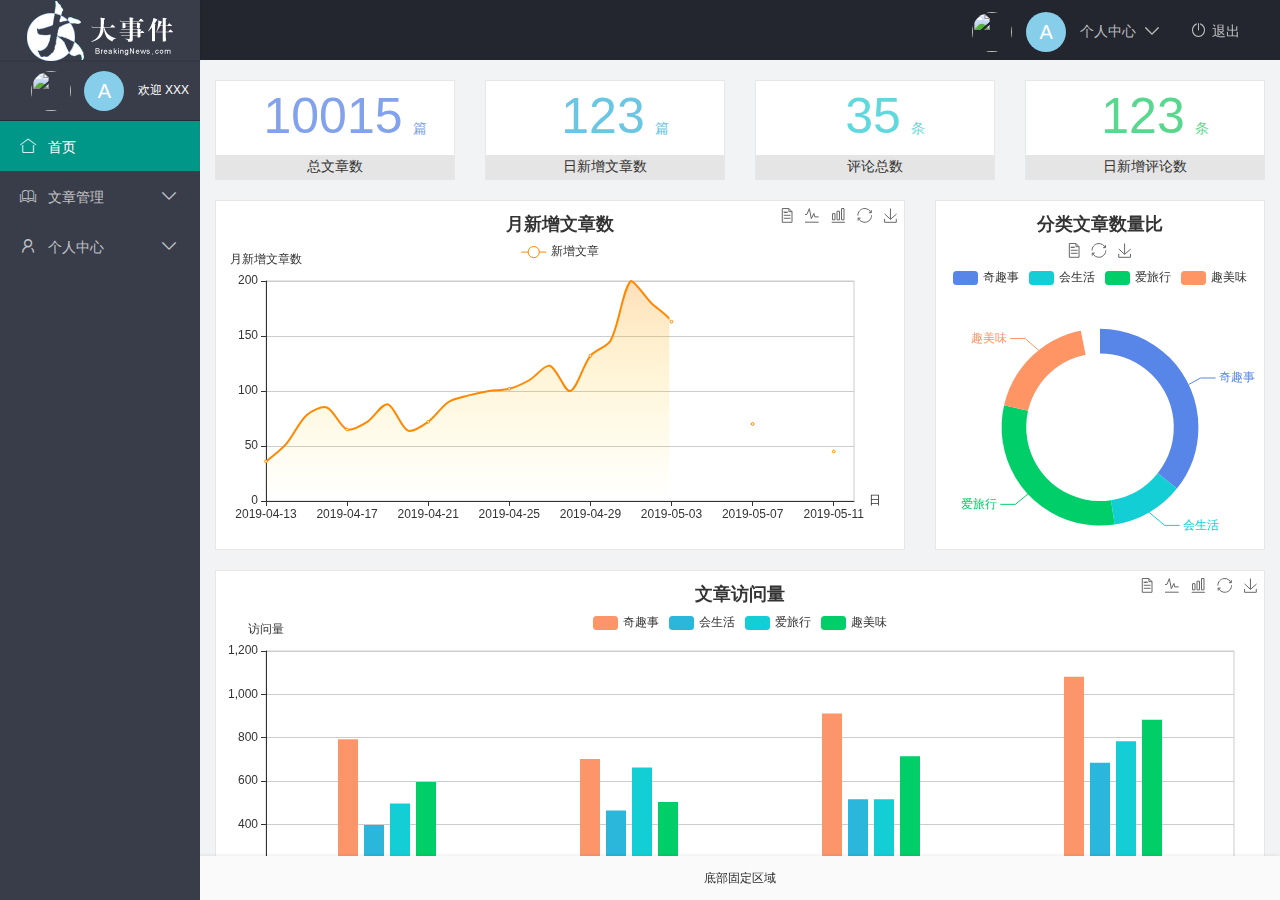
==== commit 6ec8a974: "完成了用户模块功能开发" ====
--- a/index.html
+++ b/index.html
@@ -30,9 +30,9 @@
                         <span class="text-avatar">A</span> 个人中心
                     </a>
                     <dl class="layui-nav-child">
-                        <dd><a href="">基本资料</a></dd>
-                        <dd><a href="">更换头像</a></dd>
-                        <dd><a href="">重置密码 </a></dd>
+                        <dd><a href="/user/user_info.html" target="fm">基本资料</a></dd>
+                        <dd><a href="/user/user_avatar.html" target="fm">更换头像</a></dd>
+                        <dd><a href="/user/pawwsord_reset.html" target="fm">重置密码 </a></dd>
                     </dl>
                 </li>
                 <li class="layui-nav-item" lay-header-event="menuRight" lay-unselect>
@@ -87,15 +87,15 @@
                         </a>
                         <dl class="layui-nav-child">
                             <dd>
-                                <a href="javascript:;">
+                                <a href="./user/user_info.html" target="fm">
                                     <i class="layui-icon layui-icon-template-1"></i>基本资料</a>
                             </dd>
                             <dd>
-                                <a href="javascript:;">
+                                <a href="/user//user_avatar.html" target="fm">
                                     <i class="layui-icon layui-icon-template-1"></i>更换头像</a>
                             </dd>
                             <dd>
-                                <a href="javascript:;">
+                                <a href="/user/pawwsord_reset.html" target="fm">
                                     <i class="layui-icon layui-icon-template-1"></i>重置密码</a>
                             </dd>
                         </dl>
@@ -108,6 +108,7 @@
         <div class="layui-body">
             <!-- 内容主体区域 -->
             <iframe name="fm" src="./home/dashboard.html" frameborder="0"></iframe>
+
         </div>
 
         <div class="layui-footer">
